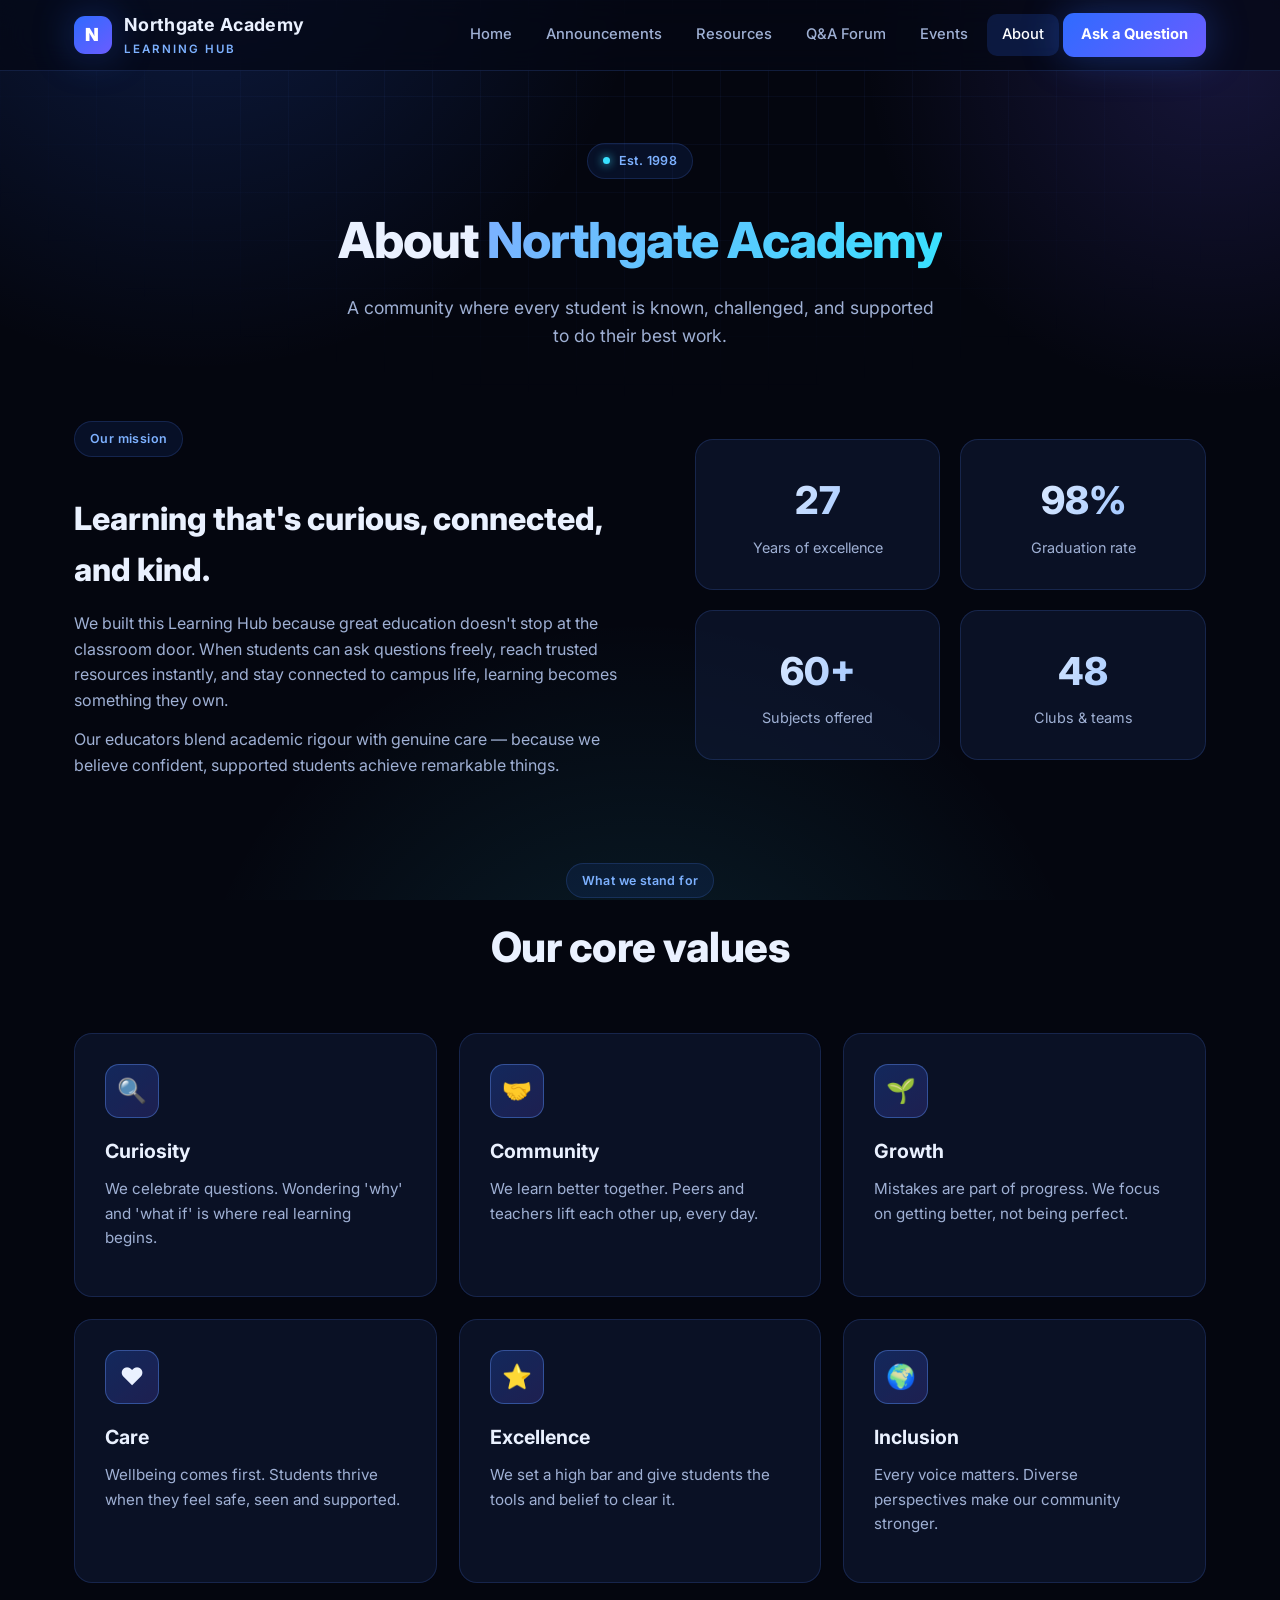
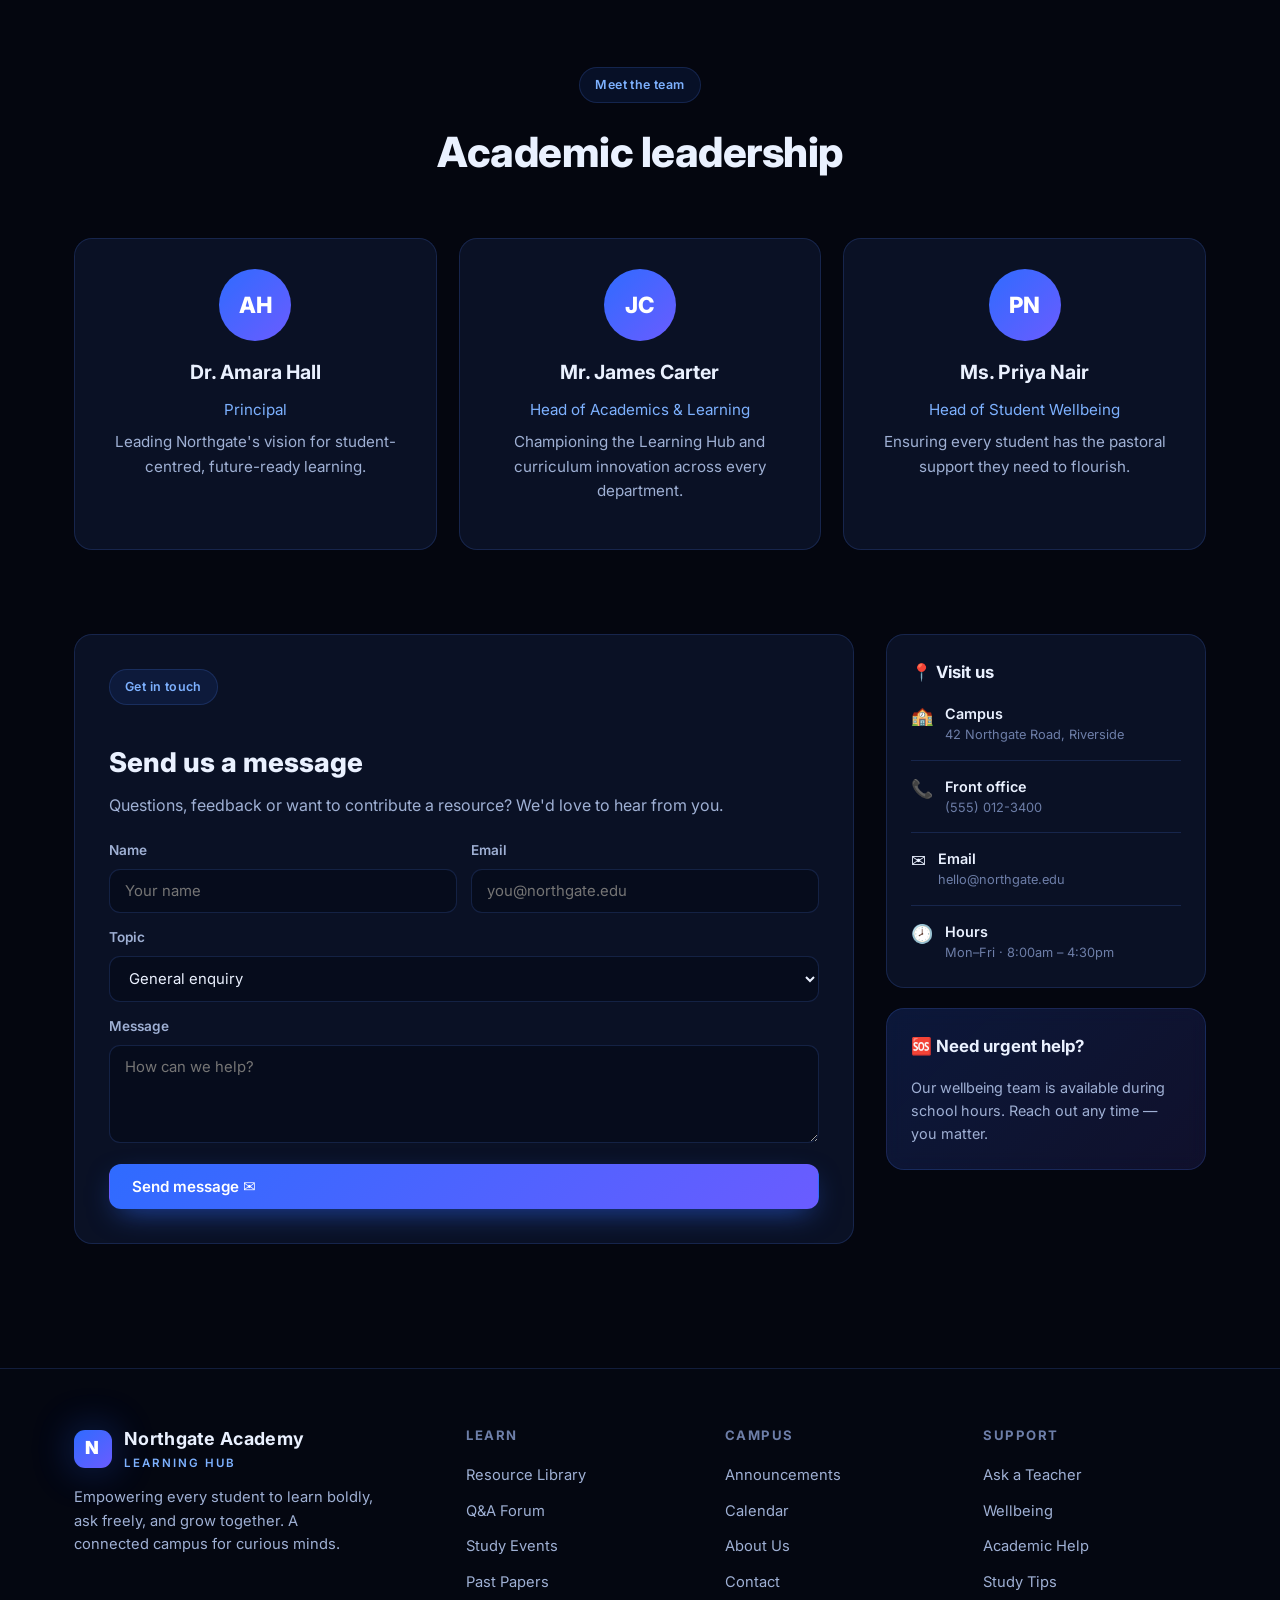
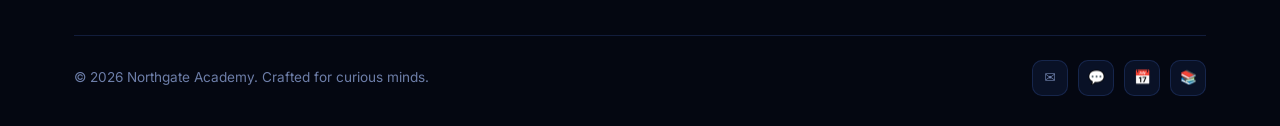
==== about.html @ 4cbffa58 "Build Northgate Academy Learning Hub website Multi-page black & blue themed school site: - Home with" ====
<!DOCTYPE html>
<html lang="en">
<head>
  <meta charset="UTF-8" />
  <meta name="viewport" content="width=device-width, initial-scale=1.0" />
  <title>About · Northgate Academy</title>
  <link rel="preconnect" href="https://fonts.googleapis.com" />
  <link href="https://fonts.googleapis.com/css2?family=Inter:wght@400;500;600;700;800;900&display=swap" rel="stylesheet" />
  <link rel="stylesheet" href="assets/css/styles.css" />
</head>
<body>
  <div class="bg-aura"></div>
  <div class="bg-grid"></div>
  <div id="nav-mount" data-active="about.html"></div>

  <header class="page-hero">
    <div class="container">
      <span class="eyebrow reveal in"><span class="dot"></span> Est. 1998</span>
      <h1 class="reveal in">About <span class="grad">Northgate Academy</span></h1>
      <p class="reveal in">A community where every student is known, challenged, and supported to do their best work.</p>
    </div>
  </header>

  <!-- Mission -->
  <section class="section" style="padding-top:30px">
    <div class="container">
      <div class="hero-grid" style="align-items:center">
        <div class="reveal">
          <span class="eyebrow">Our mission</span>
          <h2 style="font-size:2rem;font-weight:800;margin:14px 0 16px">Learning that's curious, connected, and kind.</h2>
          <p style="color:var(--text-muted);margin-bottom:14px">We built this Learning Hub because great education doesn't stop at the classroom door. When students can ask questions freely, reach trusted resources instantly, and stay connected to campus life, learning becomes something they own.</p>
          <p style="color:var(--text-muted)">Our educators blend academic rigour with genuine care — because we believe confident, supported students achieve remarkable things.</p>
        </div>
        <div class="reveal">
          <div class="stats-band" style="grid-template-columns:1fr 1fr">
            <div class="stat-box"><div class="num" data-count="27" data-suffix="">0</div><div class="lbl">Years of excellence</div></div>
            <div class="stat-box"><div class="num" data-count="98" data-suffix="%">0</div><div class="lbl">Graduation rate</div></div>
            <div class="stat-box"><div class="num" data-count="60" data-suffix="+">0</div><div class="lbl">Subjects offered</div></div>
            <div class="stat-box"><div class="num" data-count="48" data-suffix="">0</div><div class="lbl">Clubs &amp; teams</div></div>
          </div>
        </div>
      </div>
    </div>
  </section>

  <!-- Values -->
  <section class="section" style="padding-top:0">
    <div class="container">
      <div class="section-head reveal">
        <span class="eyebrow">What we stand for</span>
        <h2>Our core values</h2>
      </div>
      <div class="feature-grid">
        <div class="feature-card reveal"><div class="f-icon">🔍</div><h3>Curiosity</h3><p>We celebrate questions. Wondering 'why' and 'what if' is where real learning begins.</p></div>
        <div class="feature-card reveal"><div class="f-icon">🤝</div><h3>Community</h3><p>We learn better together. Peers and teachers lift each other up, every day.</p></div>
        <div class="feature-card reveal"><div class="f-icon">🌱</div><h3>Growth</h3><p>Mistakes are part of progress. We focus on getting better, not being perfect.</p></div>
        <div class="feature-card reveal"><div class="f-icon">❤️</div><h3>Care</h3><p>Wellbeing comes first. Students thrive when they feel safe, seen and supported.</p></div>
        <div class="feature-card reveal"><div class="f-icon">⭐</div><h3>Excellence</h3><p>We set a high bar and give students the tools and belief to clear it.</p></div>
        <div class="feature-card reveal"><div class="f-icon">🌍</div><h3>Inclusion</h3><p>Every voice matters. Diverse perspectives make our community stronger.</p></div>
      </div>
    </div>
  </section>

  <!-- Leadership -->
  <section class="section" style="padding-top:0">
    <div class="container">
      <div class="section-head reveal">
        <span class="eyebrow">Meet the team</span>
        <h2>Academic leadership</h2>
      </div>
      <div class="feature-grid">
        <div class="card feature-card reveal" style="text-align:center">
          <div class="avatar" style="width:72px;height:72px;font-size:1.4rem;margin:0 auto 16px">AH</div>
          <h3>Dr. Amara Hall</h3>
          <p style="color:var(--blue-300);margin-bottom:8px">Principal</p>
          <p>Leading Northgate's vision for student-centred, future-ready learning.</p>
        </div>
        <div class="card feature-card reveal" style="text-align:center">
          <div class="avatar" style="width:72px;height:72px;font-size:1.4rem;margin:0 auto 16px">JC</div>
          <h3>Mr. James Carter</h3>
          <p style="color:var(--blue-300);margin-bottom:8px">Head of Academics &amp; Learning</p>
          <p>Championing the Learning Hub and curriculum innovation across every department.</p>
        </div>
        <div class="card feature-card reveal" style="text-align:center">
          <div class="avatar" style="width:72px;height:72px;font-size:1.4rem;margin:0 auto 16px">PN</div>
          <h3>Ms. Priya Nair</h3>
          <p style="color:var(--blue-300);margin-bottom:8px">Head of Student Wellbeing</p>
          <p>Ensuring every student has the pastoral support they need to flourish.</p>
        </div>
      </div>
    </div>
  </section>

  <!-- Contact -->
  <section class="section" id="contact" style="padding-top:0">
    <div class="container">
      <div class="ann-layout">
        <div class="card reveal" style="padding:34px">
          <span class="eyebrow">Get in touch</span>
          <h2 style="font-size:1.7rem;font-weight:800;margin:14px 0 8px">Send us a message</h2>
          <p style="color:var(--text-muted);margin-bottom:22px">Questions, feedback or want to contribute a resource? We'd love to hear from you.</p>
          <form id="contact-form">
            <div style="display:grid;grid-template-columns:1fr 1fr;gap:14px">
              <div class="field"><label>Name</label><input type="text" required placeholder="Your name" /></div>
              <div class="field"><label>Email</label><input type="email" required placeholder="you@northgate.edu" /></div>
            </div>
            <div class="field"><label>Topic</label>
              <select><option>General enquiry</option><option>Academic support</option><option>Submit a resource</option><option>Wellbeing</option><option>Technical issue</option></select>
            </div>
            <div class="field"><label>Message</label><textarea rows="4" required placeholder="How can we help?"></textarea></div>
            <button class="btn btn-primary" type="submit" style="width:100%">Send message ✉️</button>
          </form>
        </div>
        <aside style="display:flex;flex-direction:column;gap:20px">
          <div class="card side-card reveal">
            <h4>📍 Visit us</h4>
            <div class="side-list">
              <div class="si"><span class="ic">🏫</span><div><div class="t">Campus</div><div class="s">42 Northgate Road, Riverside</div></div></div>
              <div class="si"><span class="ic">📞</span><div><div class="t">Front office</div><div class="s">(555) 012-3400</div></div></div>
              <div class="si"><span class="ic">✉️</span><div><div class="t">Email</div><div class="s">hello@northgate.edu</div></div></div>
              <div class="si"><span class="ic">🕗</span><div><div class="t">Hours</div><div class="s">Mon–Fri · 8:00am – 4:30pm</div></div></div>
            </div>
          </div>
          <div class="card side-card reveal" style="background:linear-gradient(135deg,rgba(47,107,255,.18),rgba(106,92,255,.12))">
            <h4>🆘 Need urgent help?</h4>
            <p style="color:var(--text-muted);font-size:.9rem">Our wellbeing team is available during school hours. Reach out any time — you matter.</p>
          </div>
        </aside>
      </div>
    </div>
  </section>

  <div id="footer-mount"></div>
  <script src="assets/js/main.js"></script>
  <script>
    document.addEventListener('DOMContentLoaded',()=>{
      document.getElementById('contact-form').onsubmit=e=>{ e.preventDefault(); e.target.reset(); showToast('Message sent — we\'ll reply soon! ✅'); };
    });
  </script>
</body>
</html>
---- assets/css/styles.css ----
/* =========================================================
   Northgate Academy — Learning Hub
   Theme: Black & Blue · Modern · Glassmorphism
   ========================================================= */

:root {
  /* Core palette */
  --bg-900: #04060f;
  --bg-800: #070b1a;
  --bg-700: #0b1228;
  --bg-600: #0f1a38;
  --surface: rgba(17, 28, 58, 0.55);
  --surface-solid: #0e1730;
  --border: rgba(86, 132, 255, 0.18);
  --border-strong: rgba(96, 150, 255, 0.4);

  /* Blues */
  --blue-300: #7db1ff;
  --blue-400: #4d8bff;
  --blue-500: #2f6bff;
  --blue-600: #1b4ad9;
  --cyan: #38e1ff;
  --indigo: #6a5cff;

  /* Text */
  --text: #eaf1ff;
  --text-muted: #9fb0d4;
  --text-dim: #6d7ea8;

  /* Accents */
  --success: #34e0a1;
  --warn: #ffcf5c;
  --danger: #ff6b81;

  --glow: 0 0 40px rgba(47, 107, 255, 0.35);
  --shadow-lg: 0 24px 60px -20px rgba(0, 0, 0, 0.8);
  --radius: 18px;
  --radius-sm: 12px;
  --maxw: 1180px;
  --font: "Inter", "Segoe UI", system-ui, -apple-system, sans-serif;
}

* { box-sizing: border-box; margin: 0; padding: 0; }

html { scroll-behavior: smooth; }

body {
  font-family: var(--font);
  background: var(--bg-900);
  color: var(--text);
  line-height: 1.6;
  overflow-x: hidden;
  -webkit-font-smoothing: antialiased;
}

/* Ambient animated background */
.bg-aura {
  position: fixed;
  inset: 0;
  z-index: -2;
  background:
    radial-gradient(60vw 60vw at 15% -10%, rgba(47, 107, 255, 0.22), transparent 60%),
    radial-gradient(50vw 50vw at 95% 5%, rgba(106, 92, 255, 0.18), transparent 55%),
    radial-gradient(60vw 60vw at 50% 120%, rgba(56, 225, 255, 0.12), transparent 60%),
    var(--bg-900);
}
.bg-grid {
  position: fixed;
  inset: 0;
  z-index: -1;
  background-image:
    linear-gradient(rgba(86, 132, 255, 0.05) 1px, transparent 1px),
    linear-gradient(90deg, rgba(86, 132, 255, 0.05) 1px, transparent 1px);
  background-size: 48px 48px;
  mask-image: radial-gradient(ellipse 80% 60% at 50% 0%, #000 30%, transparent 75%);
  animation: gridDrift 40s linear infinite;
}
@keyframes gridDrift { to { background-position: 48px 48px; } }

a { color: inherit; text-decoration: none; }
img { max-width: 100%; display: block; }

.container { width: 100%; max-width: var(--maxw); margin: 0 auto; padding: 0 24px; }

/* ===================== Navbar ===================== */
.nav {
  position: sticky;
  top: 0;
  z-index: 100;
  backdrop-filter: blur(14px);
  background: rgba(5, 8, 20, 0.72);
  border-bottom: 1px solid var(--border);
}
.nav-inner {
  display: flex;
  align-items: center;
  justify-content: space-between;
  height: 70px;
}
.brand { display: flex; align-items: center; gap: 12px; font-weight: 800; letter-spacing: .3px; }
.brand .logo {
  width: 38px; height: 38px; border-radius: 11px;
  display: grid; place-items: center;
  background: linear-gradient(140deg, var(--blue-500), var(--indigo));
  box-shadow: var(--glow);
  font-weight: 900; color: #fff; font-size: 18px;
}
.brand b { font-size: 1.12rem; }
.brand span { color: var(--blue-300); font-weight: 600; font-size: .72rem; display: block; letter-spacing: 2px; text-transform: uppercase; }

.nav-links { display: flex; align-items: center; gap: 4px; }
.nav-links a {
  padding: 9px 15px; border-radius: 10px; font-size: .92rem; font-weight: 500;
  color: var(--text-muted); transition: .2s; position: relative;
}
.nav-links a:hover { color: var(--text); background: rgba(86, 132, 255, 0.1); }
.nav-links a.active { color: #fff; background: rgba(47, 107, 255, 0.18); }
.nav-cta {
  padding: 10px 18px !important; border-radius: 11px !important;
  background: linear-gradient(135deg, var(--blue-500), var(--indigo)) !important;
  color: #fff !important; font-weight: 700 !important; box-shadow: var(--glow);
}
.nav-cta:hover { transform: translateY(-1px); filter: brightness(1.08); }

.hamburger { display: none; background: none; border: 0; cursor: pointer; padding: 8px; }
.hamburger span { display: block; width: 24px; height: 2px; background: var(--text); margin: 5px 0; border-radius: 2px; transition: .3s; }

/* ===================== Buttons ===================== */
.btn {
  display: inline-flex; align-items: center; gap: 9px; cursor: pointer;
  padding: 12px 22px; border-radius: 12px; font-weight: 600; font-size: .95rem;
  border: 1px solid transparent; transition: .22s; font-family: inherit;
}
.btn-primary {
  background: linear-gradient(135deg, var(--blue-500), var(--indigo)); color: #fff;
  box-shadow: 0 10px 30px -10px rgba(47, 107, 255, 0.7);
}
.btn-primary:hover { transform: translateY(-2px); box-shadow: 0 16px 40px -12px rgba(47, 107, 255, 0.85); }
.btn-ghost { background: rgba(86, 132, 255, 0.08); color: var(--text); border-color: var(--border); }
.btn-ghost:hover { background: rgba(86, 132, 255, 0.16); border-color: var(--border-strong); }
.btn-sm { padding: 8px 14px; font-size: .85rem; border-radius: 10px; }

/* ===================== Hero ===================== */
.hero { position: relative; padding: 96px 0 80px; }
.hero-grid { display: grid; grid-template-columns: 1.05fr 0.95fr; gap: 56px; align-items: center; }
.eyebrow {
  display: inline-flex; align-items: center; gap: 9px;
  padding: 7px 15px; border-radius: 999px; font-size: .78rem; font-weight: 600;
  letter-spacing: .4px; color: var(--blue-300);
  background: rgba(47, 107, 255, 0.1); border: 1px solid var(--border);
  margin-bottom: 22px;
}
.eyebrow .dot { width: 7px; height: 7px; border-radius: 50%; background: var(--cyan); box-shadow: 0 0 10px var(--cyan); animation: pulse 2s infinite; }
@keyframes pulse { 50% { opacity: .4; } }

.hero h1 {
  font-size: clamp(2.4rem, 5vw, 3.7rem); line-height: 1.05; font-weight: 800;
  letter-spacing: -1px; margin-bottom: 20px;
}
.hero h1 .grad {
  background: linear-gradient(120deg, var(--blue-300), var(--cyan) 50%, var(--indigo));
  -webkit-background-clip: text; background-clip: text; color: transparent;
}
.hero p.lead { font-size: 1.12rem; color: var(--text-muted); max-width: 540px; margin-bottom: 32px; }
.hero-actions { display: flex; gap: 14px; flex-wrap: wrap; }

.hero-stats { display: flex; gap: 36px; margin-top: 44px; }
.hero-stats .stat strong { font-size: 1.9rem; font-weight: 800; display: block; background: linear-gradient(120deg,#fff,var(--blue-300)); -webkit-background-clip:text; background-clip:text; color:transparent; }
.hero-stats .stat span { font-size: .82rem; color: var(--text-dim); text-transform: uppercase; letter-spacing: 1px; }

/* Hero visual card stack */
.hero-visual { position: relative; height: 460px; }
.float-card {
  position: absolute; border-radius: var(--radius);
  background: var(--surface); border: 1px solid var(--border);
  backdrop-filter: blur(12px); box-shadow: var(--shadow-lg);
  padding: 20px; animation: floaty 6s ease-in-out infinite;
}
.float-card .fc-icon { width: 42px; height: 42px; border-radius: 11px; display: grid; place-items: center; font-size: 20px; margin-bottom: 12px; }
.fc-1 { top: 10px; left: 0; width: 230px; animation-delay: 0s; }
.fc-2 { top: 150px; right: 0; width: 250px; animation-delay: 1.2s; }
.fc-3 { bottom: 0; left: 40px; width: 260px; animation-delay: 2.4s; }
@keyframes floaty { 50% { transform: translateY(-16px); } }
.fc-title { font-weight: 700; margin-bottom: 4px; }
.fc-sub { font-size: .82rem; color: var(--text-muted); }
.fc-bar { height: 6px; border-radius: 99px; background: rgba(86,132,255,.15); margin-top: 12px; overflow: hidden; }
.fc-bar i { display: block; height: 100%; border-radius: 99px; background: linear-gradient(90deg,var(--blue-400),var(--cyan)); }

/* ===================== Sections ===================== */
.section { padding: 84px 0; }
.section-head { text-align: center; max-width: 660px; margin: 0 auto 52px; }
.section-head .eyebrow { margin-bottom: 16px; }
.section-head h2 { font-size: clamp(1.9rem, 3.5vw, 2.6rem); font-weight: 800; letter-spacing: -.5px; margin-bottom: 14px; }
.section-head p { color: var(--text-muted); font-size: 1.05rem; }
.section-head.left { text-align: left; margin-left: 0; }

/* ===================== Feature grid ===================== */
.feature-grid { display: grid; grid-template-columns: repeat(3, 1fr); gap: 22px; }
.feature-card {
  position: relative; padding: 30px; border-radius: var(--radius);
  background: var(--surface); border: 1px solid var(--border);
  backdrop-filter: blur(10px); transition: .3s; overflow: hidden;
}
.feature-card::before {
  content: ""; position: absolute; inset: 0; border-radius: var(--radius);
  background: radial-gradient(120px 120px at var(--mx,50%) var(--my,0%), rgba(47,107,255,.18), transparent 70%);
  opacity: 0; transition: opacity .3s;
}
.feature-card:hover { transform: translateY(-6px); border-color: var(--border-strong); box-shadow: var(--shadow-lg); }
.feature-card:hover::before { opacity: 1; }
.feature-card .f-icon {
  width: 54px; height: 54px; border-radius: 14px; display: grid; place-items: center;
  font-size: 24px; margin-bottom: 18px; position: relative;
  background: linear-gradient(140deg, rgba(47,107,255,.25), rgba(106,92,255,.2));
  border: 1px solid var(--border-strong);
}
.feature-card h3 { font-size: 1.22rem; margin-bottom: 10px; font-weight: 700; }
.feature-card p { color: var(--text-muted); font-size: .95rem; margin-bottom: 16px; }
.feature-card .f-link { color: var(--blue-300); font-weight: 600; font-size: .9rem; display: inline-flex; gap: 6px; align-items: center; }
.feature-card .f-link span { transition: .2s; }
.feature-card:hover .f-link span { transform: translateX(4px); }

/* ===================== Generic card ===================== */
.card {
  background: var(--surface); border: 1px solid var(--border);
  border-radius: var(--radius); backdrop-filter: blur(10px);
}

/* ===================== Page header ===================== */
.page-hero { padding: 72px 0 40px; text-align: center; position: relative; }
.page-hero h1 { font-size: clamp(2.2rem, 4.5vw, 3.1rem); font-weight: 800; letter-spacing: -1px; margin-bottom: 14px; }
.page-hero h1 .grad { background: linear-gradient(120deg, var(--blue-300), var(--cyan)); -webkit-background-clip: text; background-clip: text; color: transparent; }
.page-hero p { color: var(--text-muted); font-size: 1.1rem; max-width: 600px; margin: 0 auto; }

/* ===================== Announcements ===================== */
.ann-layout { display: grid; grid-template-columns: 1fr 320px; gap: 32px; align-items: start; }
.ann-feed { display: flex; flex-direction: column; gap: 20px; }
.ann-item {
  display: grid; grid-template-columns: 80px 1fr; gap: 22px;
  padding: 26px; border-radius: var(--radius);
  background: var(--surface); border: 1px solid var(--border); transition: .25s;
}
.ann-item:hover { border-color: var(--border-strong); transform: translateX(4px); }
.ann-date { text-align: center; }
.ann-date .d { font-size: 1.9rem; font-weight: 800; line-height: 1; color: var(--blue-300); }
.ann-date .m { font-size: .72rem; text-transform: uppercase; letter-spacing: 2px; color: var(--text-dim); margin-top: 4px; }
.ann-body h3 { font-size: 1.25rem; margin-bottom: 8px; }
.ann-body p { color: var(--text-muted); font-size: .95rem; margin-bottom: 12px; }
.ann-meta { display: flex; gap: 10px; align-items: center; flex-wrap: wrap; }

.pill {
  display: inline-flex; align-items: center; gap: 6px;
  padding: 4px 11px; border-radius: 999px; font-size: .74rem; font-weight: 600;
  background: rgba(86,132,255,.12); border: 1px solid var(--border); color: var(--blue-300);
}
.pill.urgent { background: rgba(255,107,129,.14); color: var(--danger); border-color: rgba(255,107,129,.3); }
.pill.event { background: rgba(52,224,161,.14); color: var(--success); border-color: rgba(52,224,161,.3); }
.pill.academic { background: rgba(106,92,255,.16); color: #b3a8ff; border-color: rgba(106,92,255,.3); }
.pill.sport { background: rgba(255,207,92,.14); color: var(--warn); border-color: rgba(255,207,92,.3); }

.side-card { padding: 24px; }
.side-card h4 { font-size: 1.05rem; margin-bottom: 16px; display: flex; align-items: center; gap: 8px; }
.side-list { display: flex; flex-direction: column; gap: 14px; }
.side-list .si { display: flex; gap: 12px; align-items: flex-start; padding-bottom: 14px; border-bottom: 1px solid var(--border); }
.side-list .si:last-child { border: 0; padding-bottom: 0; }
.side-list .si .ic { font-size: 18px; }
.side-list .si .t { font-size: .9rem; font-weight: 600; }
.side-list .si .s { font-size: .8rem; color: var(--text-dim); }

/* ===================== Filters / Toolbar ===================== */
.toolbar { display: flex; gap: 12px; flex-wrap: wrap; align-items: center; justify-content: space-between; margin-bottom: 34px; }
.chips { display: flex; gap: 9px; flex-wrap: wrap; }
.chip {
  padding: 8px 16px; border-radius: 999px; font-size: .85rem; font-weight: 600; cursor: pointer;
  background: var(--surface); border: 1px solid var(--border); color: var(--text-muted); transition: .2s;
}
.chip:hover { color: var(--text); border-color: var(--border-strong); }
.chip.active { background: linear-gradient(135deg, var(--blue-500), var(--indigo)); color: #fff; border-color: transparent; }
.search-box { position: relative; flex: 1; min-width: 220px; max-width: 360px; }
.search-box input {
  width: 100%; padding: 11px 16px 11px 42px; border-radius: 12px; font-size: .92rem;
  background: var(--surface); border: 1px solid var(--border); color: var(--text); font-family: inherit;
}
.search-box input:focus { outline: none; border-color: var(--border-strong); box-shadow: 0 0 0 3px rgba(47,107,255,.15); }
.search-box .si-ic { position: absolute; left: 15px; top: 50%; transform: translateY(-50%); color: var(--text-dim); }

/* ===================== Resources ===================== */
.res-grid { display: grid; grid-template-columns: repeat(3, 1fr); gap: 22px; }
.res-card {
  padding: 0; border-radius: var(--radius); overflow: hidden;
  background: var(--surface); border: 1px solid var(--border); transition: .3s;
  display: flex; flex-direction: column;
}
.res-card:hover { transform: translateY(-6px); border-color: var(--border-strong); box-shadow: var(--shadow-lg); }
.res-top { padding: 22px; display: flex; align-items: center; justify-content: space-between;
  background: linear-gradient(135deg, rgba(47,107,255,.16), rgba(106,92,255,.1)); }
.res-top .r-icon { width: 50px; height: 50px; border-radius: 13px; display: grid; place-items: center; font-size: 24px;
  background: rgba(5,8,20,.4); border: 1px solid var(--border-strong); }
.res-type { font-size: .72rem; font-weight: 700; text-transform: uppercase; letter-spacing: 1px; color: var(--blue-300); }
.res-body { padding: 22px; flex: 1; display: flex; flex-direction: column; }
.res-body h3 { font-size: 1.15rem; margin-bottom: 8px; }
.res-body p { color: var(--text-muted); font-size: .9rem; margin-bottom: 16px; flex: 1; }
.res-foot { display: flex; align-items: center; justify-content: space-between; margin-top: auto; }
.res-tags { display: flex; gap: 6px; flex-wrap: wrap; }
.tag { font-size: .72rem; padding: 3px 9px; border-radius: 7px; background: rgba(86,132,255,.1); color: var(--text-muted); }

/* ===================== Forum ===================== */
.forum-layout { display: grid; grid-template-columns: 1fr 300px; gap: 32px; align-items: start; }
.ask-box { padding: 24px; margin-bottom: 26px; }
.ask-box h3 { margin-bottom: 16px; display: flex; align-items: center; gap: 10px; }
.field { margin-bottom: 14px; }
.field label { display: block; font-size: .85rem; font-weight: 600; margin-bottom: 7px; color: var(--text-muted); }
.field input, .field textarea, .field select {
  width: 100%; padding: 12px 15px; border-radius: 11px; font-size: .93rem; font-family: inherit;
  background: rgba(5,8,20,.5); border: 1px solid var(--border); color: var(--text); resize: vertical;
}
.field input:focus, .field textarea:focus, .field select:focus {
  outline: none; border-color: var(--border-strong); box-shadow: 0 0 0 3px rgba(47,107,255,.15);
}
.field select option { background: var(--surface-solid); }

.q-list { display: flex; flex-direction: column; gap: 16px; }
.q-card { padding: 22px; display: grid; grid-template-columns: 64px 1fr; gap: 18px; transition: .25s; }
.q-card:hover { border-color: var(--border-strong); }
.q-votes { display: flex; flex-direction: column; align-items: center; gap: 4px; }
.vote-btn {
  width: 40px; height: 36px; border-radius: 10px; cursor: pointer; font-size: 16px;
  background: rgba(86,132,255,.1); border: 1px solid var(--border); color: var(--blue-300); transition: .2s;
}
.vote-btn:hover { background: var(--blue-500); color: #fff; transform: scale(1.08); }
.vote-btn.voted { background: var(--blue-500); color: #fff; }
.q-votes .count { font-size: 1.2rem; font-weight: 800; }
.q-votes .lbl { font-size: .68rem; color: var(--text-dim); text-transform: uppercase; }
.q-main h3 { font-size: 1.18rem; margin-bottom: 7px; cursor: pointer; }
.q-main h3:hover { color: var(--blue-300); }
.q-main .q-text { color: var(--text-muted); font-size: .93rem; margin-bottom: 14px; }
.q-foot { display: flex; align-items: center; gap: 14px; flex-wrap: wrap; font-size: .82rem; color: var(--text-dim); }
.q-author { display: flex; align-items: center; gap: 8px; }
.avatar { width: 26px; height: 26px; border-radius: 50%; display: grid; place-items: center; font-size: .72rem; font-weight: 800; color: #fff;
  background: linear-gradient(135deg, var(--blue-500), var(--indigo)); }
.answers-toggle { color: var(--blue-300); cursor: pointer; font-weight: 600; }
.answers { margin-top: 16px; padding-top: 16px; border-top: 1px solid var(--border); display: none; flex-direction: column; gap: 12px; }
.answers.open { display: flex; }
.answer { display: flex; gap: 12px; padding: 12px; border-radius: 11px; background: rgba(5,8,20,.4); }
.answer.accepted { border: 1px solid rgba(52,224,161,.4); background: rgba(52,224,161,.06); }
.answer .a-body { flex: 1; }
.answer .a-body .a-text { font-size: .9rem; margin-bottom: 6px; }
.answer .a-meta { font-size: .78rem; color: var(--text-dim); }
.answer-form { display: flex; gap: 10px; margin-top: 6px; }
.answer-form input { flex: 1; padding: 10px 14px; border-radius: 10px; background: rgba(5,8,20,.5); border: 1px solid var(--border); color: var(--text); font-family: inherit; font-size: .88rem; }
.answer-form input:focus { outline: none; border-color: var(--border-strong); }

.empty-state { text-align: center; padding: 50px 20px; color: var(--text-dim); }
.empty-state .ic { font-size: 44px; margin-bottom: 12px; }

/* ===================== Events ===================== */
.timeline { position: relative; padding-left: 36px; }
.timeline::before { content: ""; position: absolute; left: 11px; top: 8px; bottom: 8px; width: 2px;
  background: linear-gradient(var(--blue-500), var(--indigo), transparent); }
.tl-item { position: relative; padding: 0 0 30px 0; }
.tl-item::before { content: ""; position: absolute; left: -30px; top: 4px; width: 14px; height: 14px; border-radius: 50%;
  background: var(--blue-400); box-shadow: 0 0 0 4px rgba(47,107,255,.2); }
.tl-time { font-size: .82rem; color: var(--blue-300); font-weight: 700; margin-bottom: 6px; }
.tl-card { padding: 18px 20px; }
.tl-card h3 { font-size: 1.1rem; margin-bottom: 5px; }
.tl-card p { color: var(--text-muted); font-size: .9rem; }
.event-grid { display: grid; grid-template-columns: 1fr 340px; gap: 32px; align-items: start; }

.cal { padding: 24px; }
.cal-head { display: flex; align-items: center; justify-content: space-between; margin-bottom: 16px; }
.cal-head h4 { font-size: 1.05rem; }
.cal-grid { display: grid; grid-template-columns: repeat(7,1fr); gap: 5px; }
.cal-grid .dow { font-size: .68rem; text-align: center; color: var(--text-dim); font-weight: 700; padding: 6px 0; }
.cal-cell { aspect-ratio: 1; display: grid; place-items: center; border-radius: 9px; font-size: .82rem; color: var(--text-muted); position: relative; }
.cal-cell.has-event { background: rgba(47,107,255,.16); color: #fff; font-weight: 700; cursor: pointer; }
.cal-cell.has-event::after { content: ""; position: absolute; bottom: 4px; width: 4px; height: 4px; border-radius: 50%; background: var(--cyan); }
.cal-cell.today { border: 1px solid var(--blue-400); }

/* ===================== Stats band ===================== */
.stats-band { display: grid; grid-template-columns: repeat(4,1fr); gap: 20px; }
.stat-box { text-align: center; padding: 30px 18px; border-radius: var(--radius); background: var(--surface); border: 1px solid var(--border); }
.stat-box .num { font-size: 2.4rem; font-weight: 800; background: linear-gradient(120deg,#fff,var(--blue-300)); -webkit-background-clip: text; background-clip: text; color: transparent; }
.stat-box .lbl { color: var(--text-muted); font-size: .9rem; margin-top: 4px; }

/* ===================== CTA band ===================== */
.cta-band {
  position: relative; padding: 60px; border-radius: 26px; text-align: center; overflow: hidden;
  background: linear-gradient(135deg, rgba(47,107,255,.2), rgba(106,92,255,.14));
  border: 1px solid var(--border-strong);
}
.cta-band::before { content: ""; position: absolute; inset: 0; background: radial-gradient(circle at 50% 0%, rgba(56,225,255,.2), transparent 60%); }
.cta-band h2 { position: relative; font-size: clamp(1.8rem,3.5vw,2.4rem); font-weight: 800; margin-bottom: 14px; }
.cta-band p { position: relative; color: var(--text-muted); max-width: 520px; margin: 0 auto 26px; }
.cta-band .hero-actions { position: relative; justify-content: center; }

/* ===================== Footer ===================== */
.footer { border-top: 1px solid var(--border); margin-top: 40px; padding: 56px 0 30px; background: rgba(5,8,20,.5); }
.footer-grid { display: grid; grid-template-columns: 1.6fr 1fr 1fr 1fr; gap: 36px; margin-bottom: 40px; }
.footer-brand p { color: var(--text-muted); font-size: .92rem; margin-top: 14px; max-width: 300px; }
.footer h5 { font-size: .82rem; text-transform: uppercase; letter-spacing: 1.5px; color: var(--text-dim); margin-bottom: 16px; }
.footer ul { list-style: none; display: flex; flex-direction: column; gap: 10px; }
.footer ul a { color: var(--text-muted); font-size: .92rem; transition: .2s; }
.footer ul a:hover { color: var(--blue-300); }
.footer-bottom { display: flex; align-items: center; justify-content: space-between; padding-top: 24px; border-top: 1px solid var(--border); color: var(--text-dim); font-size: .85rem; flex-wrap: wrap; gap: 12px; }
.socials { display: flex; gap: 10px; }
.socials a { width: 36px; height: 36px; border-radius: 10px; display: grid; place-items: center; background: var(--surface); border: 1px solid var(--border); transition: .2s; }
.socials a:hover { background: var(--blue-500); transform: translateY(-2px); }

/* ===================== Reveal animation ===================== */
.reveal { opacity: 0; transform: translateY(28px); transition: opacity .7s cubic-bezier(.2,.7,.3,1), transform .7s cubic-bezier(.2,.7,.3,1); }
.reveal.in { opacity: 1; transform: none; }

/* ===================== Toast ===================== */
.toast {
  position: fixed; bottom: 26px; left: 50%; transform: translateX(-50%) translateY(100px);
  padding: 13px 22px; border-radius: 13px; font-weight: 600; z-index: 200; opacity: 0; transition: .35s;
  background: linear-gradient(135deg, var(--blue-500), var(--indigo)); color: #fff; box-shadow: var(--shadow-lg);
}
.toast.show { transform: translateX(-50%) translateY(0); opacity: 1; }

/* ===================== Responsive ===================== */
@media (max-width: 940px) {
  .hero-grid { grid-template-columns: 1fr; gap: 40px; }
  .hero-visual { height: 380px; max-width: 420px; }
  .feature-grid, .res-grid { grid-template-columns: 1fr 1fr; }
  .ann-layout, .forum-layout, .event-grid { grid-template-columns: 1fr; }
  .stats-band { grid-template-columns: 1fr 1fr; }
  .footer-grid { grid-template-columns: 1fr 1fr; }
}
@media (max-width: 680px) {
  .nav-links {
    position: fixed; top: 70px; right: 0; bottom: 0; width: 250px; flex-direction: column;
    align-items: stretch; padding: 20px; background: rgba(5,8,20,.97); backdrop-filter: blur(20px);
    border-left: 1px solid var(--border); transform: translateX(100%); transition: .3s; gap: 6px;
  }
  .nav-links.open { transform: translateX(0); }
  .hamburger { display: block; }
  .feature-grid, .res-grid, .stats-band, .footer-grid { grid-template-columns: 1fr; }
  .hero-stats { gap: 22px; flex-wrap: wrap; }
  .ann-item { grid-template-columns: 1fr; }
  .ann-date { display: flex; gap: 8px; align-items: baseline; }
  .cta-band { padding: 40px 22px; }
  .section { padding: 60px 0; }
}
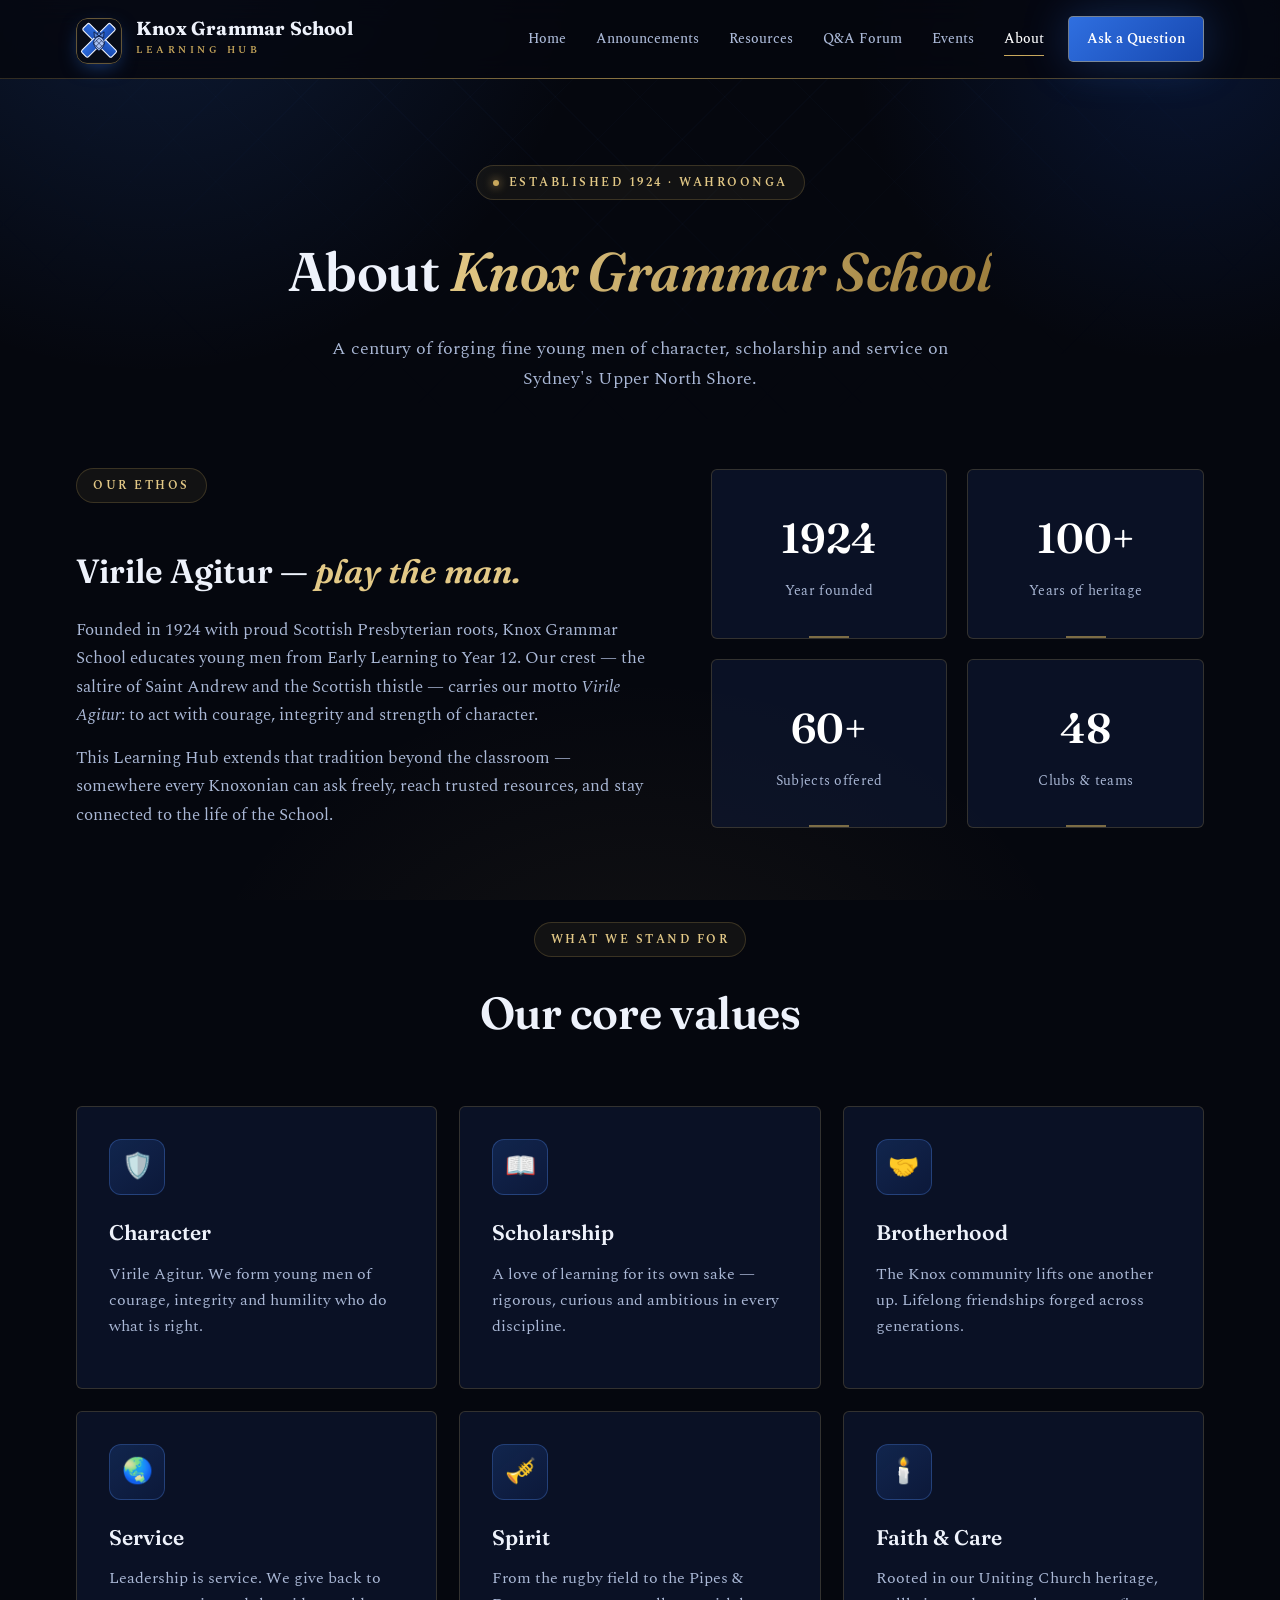
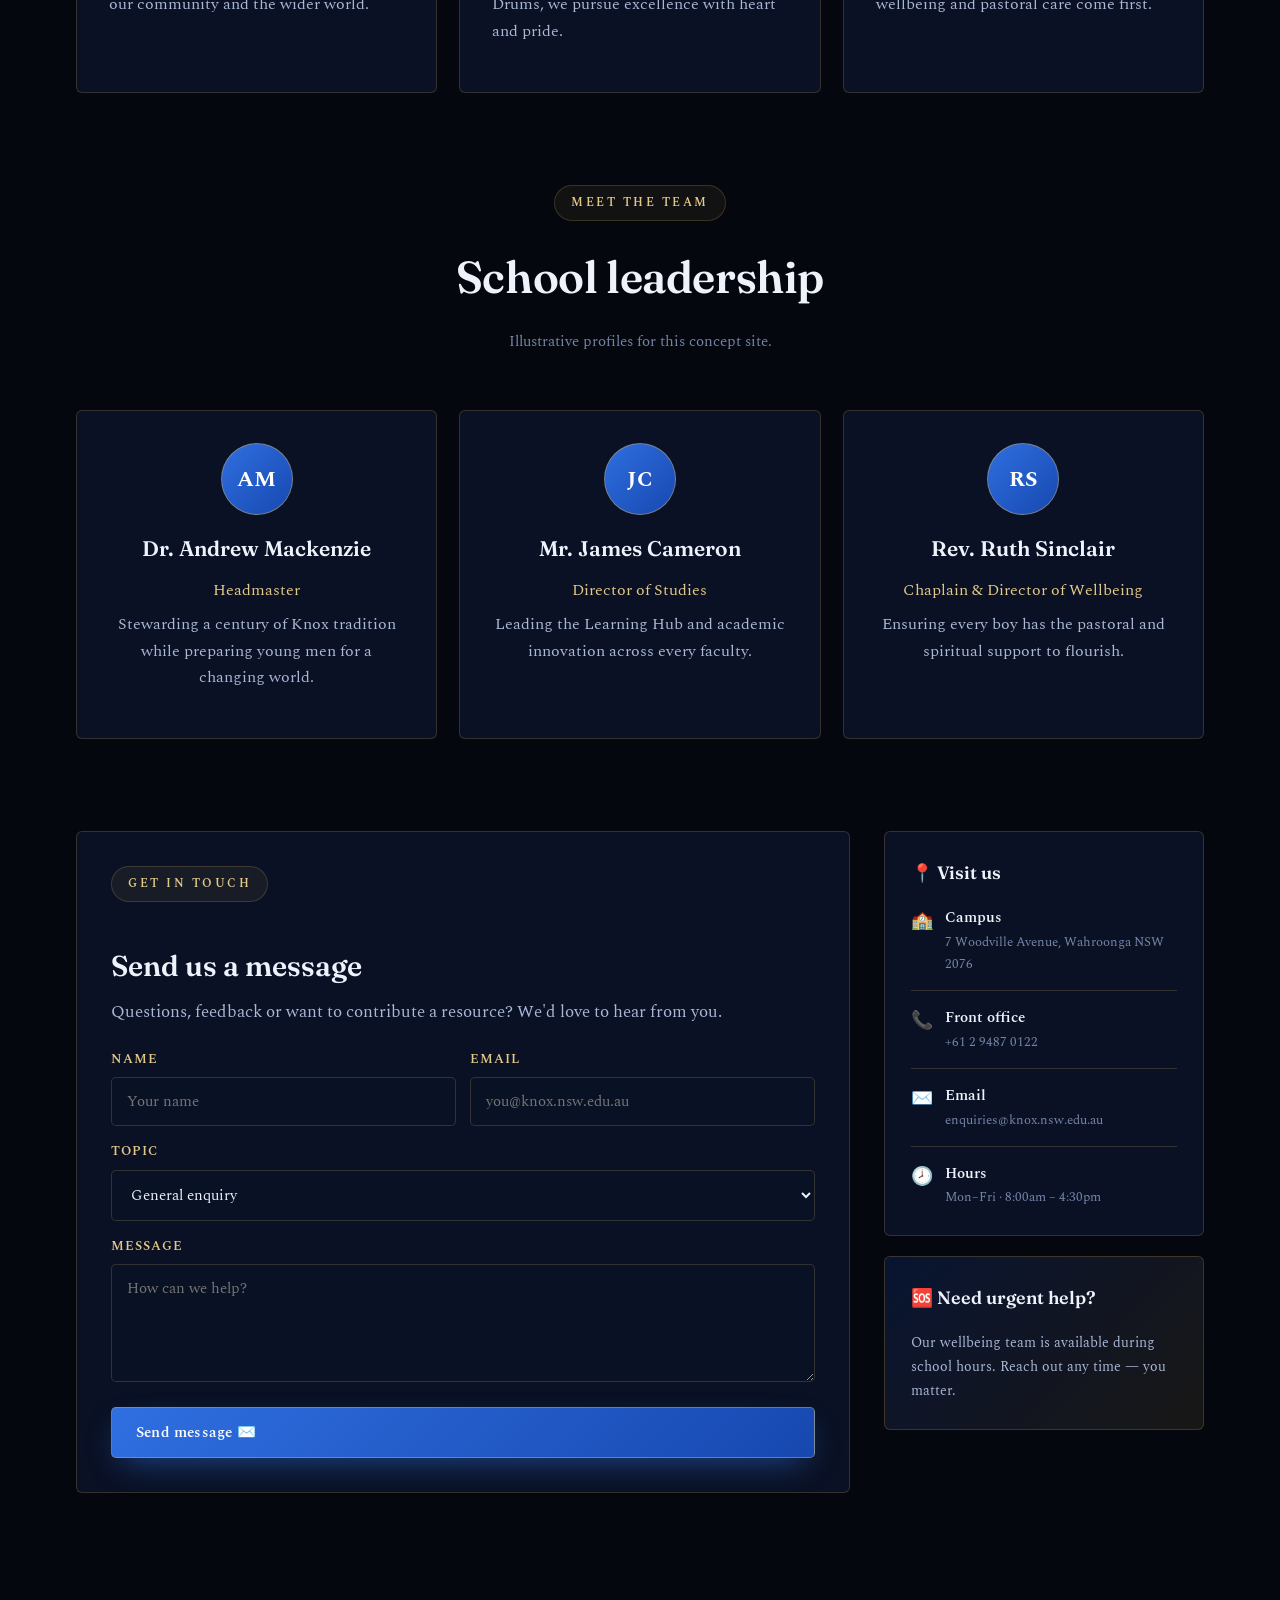
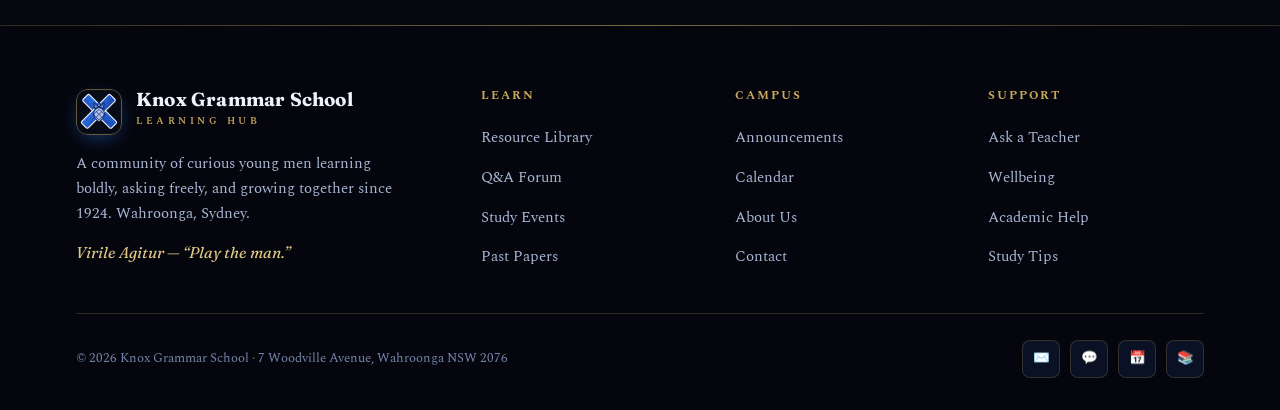
==== commit 26e50729: "Rebrand Learning Hub for Knox Grammar School - Recreate the school crest as crisp SVG (saltire of St" ====
--- a/about.html
+++ b/about.html
@@ -3,9 +3,10 @@
 <head>
   <meta charset="UTF-8" />
   <meta name="viewport" content="width=device-width, initial-scale=1.0" />
-  <title>About · Northgate Academy</title>
+  <title>About · Knox Grammar School</title>
   <link rel="preconnect" href="https://fonts.googleapis.com" />
-  <link href="https://fonts.googleapis.com/css2?family=Inter:wght@400;500;600;700;800;900&display=swap" rel="stylesheet" />
+  <link href="https://fonts.googleapis.com/css2?family=Fraunces:ital,opsz,wght@0,9..144,400..700;1,9..144,400..600&family=Spectral:ital,wght@0,400;0,500;0,600;1,400&display=swap" rel="stylesheet" />
+  <link rel="icon" type="image/svg+xml" href="assets/img/knox-mark.svg" />
   <link rel="stylesheet" href="assets/css/styles.css" />
 </head>
 <body>
@@ -15,9 +16,9 @@
 
   <header class="page-hero">
     <div class="container">
-      <span class="eyebrow reveal in"><span class="dot"></span> Est. 1998</span>
-      <h1 class="reveal in">About <span class="grad">Northgate Academy</span></h1>
-      <p class="reveal in">A community where every student is known, challenged, and supported to do their best work.</p>
+      <span class="eyebrow reveal in"><span class="dot"></span> Established 1924 · Wahroonga</span>
+      <h1 class="reveal in">About <span class="grad">Knox Grammar School</span></h1>
+      <p class="reveal in">A century of forging fine young men of character, scholarship and service on Sydney's Upper North Shore.</p>
     </div>
   </header>
 
@@ -26,15 +27,15 @@
     <div class="container">
       <div class="hero-grid" style="align-items:center">
         <div class="reveal">
-          <span class="eyebrow">Our mission</span>
-          <h2 style="font-size:2rem;font-weight:800;margin:14px 0 16px">Learning that's curious, connected, and kind.</h2>
-          <p style="color:var(--text-muted);margin-bottom:14px">We built this Learning Hub because great education doesn't stop at the classroom door. When students can ask questions freely, reach trusted resources instantly, and stay connected to campus life, learning becomes something they own.</p>
-          <p style="color:var(--text-muted)">Our educators blend academic rigour with genuine care — because we believe confident, supported students achieve remarkable things.</p>
+          <span class="eyebrow">Our ethos</span>
+          <h2 style="font-family:var(--serif-display);font-size:2.1rem;font-weight:600;margin:14px 0 16px">Virile Agitur — <span style="font-style:italic;color:var(--gold-soft)">play the man.</span></h2>
+          <p style="color:var(--text-muted);margin-bottom:14px">Founded in 1924 with proud Scottish Presbyterian roots, Knox Grammar School educates young men from Early Learning to Year 12. Our crest — the saltire of Saint Andrew and the Scottish thistle — carries our motto <em>Virile Agitur</em>: to act with courage, integrity and strength of character.</p>
+          <p style="color:var(--text-muted)">This Learning Hub extends that tradition beyond the classroom — somewhere every Knoxonian can ask freely, reach trusted resources, and stay connected to the life of the School.</p>
         </div>
         <div class="reveal">
           <div class="stats-band" style="grid-template-columns:1fr 1fr">
-            <div class="stat-box"><div class="num" data-count="27" data-suffix="">0</div><div class="lbl">Years of excellence</div></div>
-            <div class="stat-box"><div class="num" data-count="98" data-suffix="%">0</div><div class="lbl">Graduation rate</div></div>
+            <div class="stat-box"><div class="num">1924</div><div class="lbl">Year founded</div></div>
+            <div class="stat-box"><div class="num" data-count="100" data-suffix="+">0</div><div class="lbl">Years of heritage</div></div>
             <div class="stat-box"><div class="num" data-count="60" data-suffix="+">0</div><div class="lbl">Subjects offered</div></div>
             <div class="stat-box"><div class="num" data-count="48" data-suffix="">0</div><div class="lbl">Clubs &amp; teams</div></div>
           </div>
@@ -51,12 +52,12 @@
         <h2>Our core values</h2>
       </div>
       <div class="feature-grid">
-        <div class="feature-card reveal"><div class="f-icon">🔍</div><h3>Curiosity</h3><p>We celebrate questions. Wondering 'why' and 'what if' is where real learning begins.</p></div>
-        <div class="feature-card reveal"><div class="f-icon">🤝</div><h3>Community</h3><p>We learn better together. Peers and teachers lift each other up, every day.</p></div>
-        <div class="feature-card reveal"><div class="f-icon">🌱</div><h3>Growth</h3><p>Mistakes are part of progress. We focus on getting better, not being perfect.</p></div>
-        <div class="feature-card reveal"><div class="f-icon">❤️</div><h3>Care</h3><p>Wellbeing comes first. Students thrive when they feel safe, seen and supported.</p></div>
-        <div class="feature-card reveal"><div class="f-icon">⭐</div><h3>Excellence</h3><p>We set a high bar and give students the tools and belief to clear it.</p></div>
-        <div class="feature-card reveal"><div class="f-icon">🌍</div><h3>Inclusion</h3><p>Every voice matters. Diverse perspectives make our community stronger.</p></div>
+        <div class="feature-card reveal"><div class="f-icon">🛡️</div><h3>Character</h3><p>Virile Agitur. We form young men of courage, integrity and humility who do what is right.</p></div>
+        <div class="feature-card reveal"><div class="f-icon">📖</div><h3>Scholarship</h3><p>A love of learning for its own sake — rigorous, curious and ambitious in every discipline.</p></div>
+        <div class="feature-card reveal"><div class="f-icon">🤝</div><h3>Brotherhood</h3><p>The Knox community lifts one another up. Lifelong friendships forged across generations.</p></div>
+        <div class="feature-card reveal"><div class="f-icon">🌏</div><h3>Service</h3><p>Leadership is service. We give back to our community and the wider world.</p></div>
+        <div class="feature-card reveal"><div class="f-icon">🎺</div><h3>Spirit</h3><p>From the rugby field to the Pipes &amp; Drums, we pursue excellence with heart and pride.</p></div>
+        <div class="feature-card reveal"><div class="f-icon">🕯️</div><h3>Faith &amp; Care</h3><p>Rooted in our Uniting Church heritage, wellbeing and pastoral care come first.</p></div>
       </div>
     </div>
   </section>
@@ -66,26 +67,27 @@
     <div class="container">
       <div class="section-head reveal">
         <span class="eyebrow">Meet the team</span>
-        <h2>Academic leadership</h2>
+        <h2>School leadership</h2>
+        <p style="font-size:.92rem;color:var(--text-dim);margin-top:8px">Illustrative profiles for this concept site.</p>
       </div>
       <div class="feature-grid">
         <div class="card feature-card reveal" style="text-align:center">
-          <div class="avatar" style="width:72px;height:72px;font-size:1.4rem;margin:0 auto 16px">AH</div>
-          <h3>Dr. Amara Hall</h3>
-          <p style="color:var(--blue-300);margin-bottom:8px">Principal</p>
-          <p>Leading Northgate's vision for student-centred, future-ready learning.</p>
+          <div class="avatar" style="width:72px;height:72px;font-size:1.4rem;margin:0 auto 16px">AM</div>
+          <h3>Dr. Andrew Mackenzie</h3>
+          <p style="color:var(--gold-soft);margin-bottom:8px">Headmaster</p>
+          <p>Stewarding a century of Knox tradition while preparing young men for a changing world.</p>
         </div>
         <div class="card feature-card reveal" style="text-align:center">
           <div class="avatar" style="width:72px;height:72px;font-size:1.4rem;margin:0 auto 16px">JC</div>
-          <h3>Mr. James Carter</h3>
-          <p style="color:var(--blue-300);margin-bottom:8px">Head of Academics &amp; Learning</p>
-          <p>Championing the Learning Hub and curriculum innovation across every department.</p>
+          <h3>Mr. James Cameron</h3>
+          <p style="color:var(--gold-soft);margin-bottom:8px">Director of Studies</p>
+          <p>Leading the Learning Hub and academic innovation across every faculty.</p>
         </div>
         <div class="card feature-card reveal" style="text-align:center">
-          <div class="avatar" style="width:72px;height:72px;font-size:1.4rem;margin:0 auto 16px">PN</div>
-          <h3>Ms. Priya Nair</h3>
-          <p style="color:var(--blue-300);margin-bottom:8px">Head of Student Wellbeing</p>
-          <p>Ensuring every student has the pastoral support they need to flourish.</p>
+          <div class="avatar" style="width:72px;height:72px;font-size:1.4rem;margin:0 auto 16px">RS</div>
+          <h3>Rev. Ruth Sinclair</h3>
+          <p style="color:var(--gold-soft);margin-bottom:8px">Chaplain &amp; Director of Wellbeing</p>
+          <p>Ensuring every boy has the pastoral and spiritual support to flourish.</p>
         </div>
       </div>
     </div>
@@ -97,12 +99,12 @@
       <div class="ann-layout">
         <div class="card reveal" style="padding:34px">
           <span class="eyebrow">Get in touch</span>
-          <h2 style="font-size:1.7rem;font-weight:800;margin:14px 0 8px">Send us a message</h2>
+          <h2 style="font-family:var(--serif-display);font-size:1.8rem;font-weight:600;margin:14px 0 8px">Send us a message</h2>
           <p style="color:var(--text-muted);margin-bottom:22px">Questions, feedback or want to contribute a resource? We'd love to hear from you.</p>
           <form id="contact-form">
             <div style="display:grid;grid-template-columns:1fr 1fr;gap:14px">
               <div class="field"><label>Name</label><input type="text" required placeholder="Your name" /></div>
-              <div class="field"><label>Email</label><input type="email" required placeholder="you@northgate.edu" /></div>
+              <div class="field"><label>Email</label><input type="email" required placeholder="you@knox.nsw.edu.au" /></div>
             </div>
             <div class="field"><label>Topic</label>
               <select><option>General enquiry</option><option>Academic support</option><option>Submit a resource</option><option>Wellbeing</option><option>Technical issue</option></select>
@@ -115,13 +117,13 @@
           <div class="card side-card reveal">
             <h4>📍 Visit us</h4>
             <div class="side-list">
-              <div class="si"><span class="ic">🏫</span><div><div class="t">Campus</div><div class="s">42 Northgate Road, Riverside</div></div></div>
-              <div class="si"><span class="ic">📞</span><div><div class="t">Front office</div><div class="s">(555) 012-3400</div></div></div>
-              <div class="si"><span class="ic">✉️</span><div><div class="t">Email</div><div class="s">hello@northgate.edu</div></div></div>
+              <div class="si"><span class="ic">🏫</span><div><div class="t">Campus</div><div class="s">7 Woodville Avenue, Wahroonga NSW 2076</div></div></div>
+              <div class="si"><span class="ic">📞</span><div><div class="t">Front office</div><div class="s">+61 2 9487 0122</div></div></div>
+              <div class="si"><span class="ic">✉️</span><div><div class="t">Email</div><div class="s">enquiries@knox.nsw.edu.au</div></div></div>
               <div class="si"><span class="ic">🕗</span><div><div class="t">Hours</div><div class="s">Mon–Fri · 8:00am – 4:30pm</div></div></div>
             </div>
           </div>
-          <div class="card side-card reveal" style="background:linear-gradient(135deg,rgba(47,107,255,.18),rgba(106,92,255,.12))">
+          <div class="card side-card reveal" style="background:linear-gradient(135deg,rgba(23,72,176,.22),rgba(201,168,92,.1))">
             <h4>🆘 Need urgent help?</h4>
             <p style="color:var(--text-muted);font-size:.9rem">Our wellbeing team is available during school hours. Reach out any time — you matter.</p>
           </div>
--- a/assets/css/styles.css
+++ b/assets/css/styles.css
@@ -1,444 +1,472 @@
 /* =========================================================
-   Northgate Academy — Learning Hub
-   Theme: Black & Blue · Modern · Glassmorphism
+   Knox Grammar School — Learning Hub
+   Heritage collegiate · Navy / Black · Royal blue & heraldic gold
+   Saltire & thistle motifs · Fraunces + Spectral
    ========================================================= */
 
 :root {
-  /* Core palette */
-  --bg-900: #04060f;
-  --bg-800: #070b1a;
-  --bg-700: #0b1228;
-  --bg-600: #0f1a38;
-  --surface: rgba(17, 28, 58, 0.55);
-  --surface-solid: #0e1730;
-  --border: rgba(86, 132, 255, 0.18);
-  --border-strong: rgba(96, 150, 255, 0.4);
-
-  /* Blues */
-  --blue-300: #7db1ff;
-  --blue-400: #4d8bff;
-  --blue-500: #2f6bff;
-  --blue-600: #1b4ad9;
-  --cyan: #38e1ff;
-  --indigo: #6a5cff;
+  /* Core ink palette */
+  --ink: #05070e;
+  --navy-900: #080d1c;
+  --navy-800: #0b1326;
+  --navy-700: #0f1c3c;
+  --navy-600: #14264f;
+
+  /* Royal blues (from the saltire) */
+  --royal: #2f6fe0;
+  --royal-deep: #1748b0;
+  --royal-bright: #5b93ff;
+
+  /* Heraldic gold */
+  --gold: #c9a85c;
+  --gold-soft: #e3c987;
+  --gold-deep: #9c7d3c;
+
+  /* Surfaces & lines */
+  --surface: rgba(16, 28, 60, 0.5);
+  --surface-2: rgba(11, 19, 38, 0.7);
+  --surface-solid: #0d1730;
+  --border: rgba(201, 168, 92, 0.22);          /* gold hairline */
+  --border-strong: rgba(201, 168, 92, 0.5);
+  --border-blue: rgba(91, 147, 255, 0.28);
 
   /* Text */
-  --text: #eaf1ff;
-  --text-muted: #9fb0d4;
-  --text-dim: #6d7ea8;
-
-  /* Accents */
-  --success: #34e0a1;
-  --warn: #ffcf5c;
-  --danger: #ff6b81;
-
-  --glow: 0 0 40px rgba(47, 107, 255, 0.35);
-  --shadow-lg: 0 24px 60px -20px rgba(0, 0, 0, 0.8);
-  --radius: 18px;
-  --radius-sm: 12px;
+  --text: #eef2fb;
+  --text-muted: #aab8d6;
+  --text-dim: #7385a8;
+
+  /* Aliases kept for existing inline styles / JS gradients */
+  --blue-300: #8fb4ff;
+  --blue-400: var(--royal-bright);
+  --blue-500: var(--royal);
+  --blue-600: var(--royal-deep);
+  --indigo: #2a52c4;
+  --cyan: var(--gold-soft);
+  --success: #57c8a3;
+  --warn: var(--gold-soft);
+  --danger: #e0768a;
+
+  --glow: 0 0 46px rgba(47, 111, 224, 0.32);
+  --shadow-lg: 0 30px 70px -28px rgba(0, 0, 0, 0.85);
+  --radius: 6px;
+  --radius-sm: 4px;
   --maxw: 1180px;
-  --font: "Inter", "Segoe UI", system-ui, -apple-system, sans-serif;
+
+  --serif-display: "Fraunces", Georgia, "Times New Roman", serif;
+  --serif-body: "Spectral", Georgia, serif;
+  --font: var(--serif-body);
 }
 
 * { box-sizing: border-box; margin: 0; padding: 0; }
-
 html { scroll-behavior: smooth; }
 
 body {
-  font-family: var(--font);
-  background: var(--bg-900);
+  font-family: var(--serif-body);
+  background: var(--ink);
   color: var(--text);
-  line-height: 1.6;
+  line-height: 1.68;
   overflow-x: hidden;
   -webkit-font-smoothing: antialiased;
-}
-
-/* Ambient animated background */
+  font-size: 17px;
+}
+
+/* Ambient heritage background: saltire weave + glow */
 .bg-aura {
-  position: fixed;
-  inset: 0;
-  z-index: -2;
+  position: fixed; inset: 0; z-index: -2;
   background:
-    radial-gradient(60vw 60vw at 15% -10%, rgba(47, 107, 255, 0.22), transparent 60%),
-    radial-gradient(50vw 50vw at 95% 5%, rgba(106, 92, 255, 0.18), transparent 55%),
-    radial-gradient(60vw 60vw at 50% 120%, rgba(56, 225, 255, 0.12), transparent 60%),
-    var(--bg-900);
-}
+    radial-gradient(58vw 58vw at 12% -8%, rgba(47, 111, 224, 0.20), transparent 60%),
+    radial-gradient(46vw 46vw at 92% 4%, rgba(23, 72, 176, 0.22), transparent 55%),
+    radial-gradient(60vw 50vw at 50% 118%, rgba(201, 168, 92, 0.08), transparent 60%),
+    var(--ink);
+}
+/* diagonal saltire lattice */
 .bg-grid {
-  position: fixed;
-  inset: 0;
-  z-index: -1;
+  position: fixed; inset: 0; z-index: -1; opacity: .5;
   background-image:
-    linear-gradient(rgba(86, 132, 255, 0.05) 1px, transparent 1px),
-    linear-gradient(90deg, rgba(86, 132, 255, 0.05) 1px, transparent 1px);
-  background-size: 48px 48px;
-  mask-image: radial-gradient(ellipse 80% 60% at 50% 0%, #000 30%, transparent 75%);
-  animation: gridDrift 40s linear infinite;
-}
-@keyframes gridDrift { to { background-position: 48px 48px; } }
+    repeating-linear-gradient(45deg, rgba(91,147,255,.05) 0 1px, transparent 1px 60px),
+    repeating-linear-gradient(-45deg, rgba(91,147,255,.05) 0 1px, transparent 1px 60px);
+  mask-image: radial-gradient(ellipse 85% 65% at 50% 0%, #000 25%, transparent 78%);
+  animation: gridDrift 60s linear infinite;
+}
+@keyframes gridDrift { to { background-position: 85px 85px, -85px 85px; } }
 
 a { color: inherit; text-decoration: none; }
 img { max-width: 100%; display: block; }
-
-.container { width: 100%; max-width: var(--maxw); margin: 0 auto; padding: 0 24px; }
+.container { width: 100%; max-width: var(--maxw); margin: 0 auto; padding: 0 26px; }
+
+/* Decorative gold rule used in section heads */
+.crest-rule { display: inline-flex; align-items: center; gap: 12px; color: var(--gold); }
+.crest-rule::before, .crest-rule::after { content: ""; width: 42px; height: 1px; background: linear-gradient(90deg, transparent, var(--gold)); }
+.crest-rule::after { background: linear-gradient(90deg, var(--gold), transparent); }
 
 /* ===================== Navbar ===================== */
 .nav {
-  position: sticky;
-  top: 0;
-  z-index: 100;
+  position: sticky; top: 0; z-index: 100;
   backdrop-filter: blur(14px);
-  background: rgba(5, 8, 20, 0.72);
+  background: rgba(5, 7, 14, 0.82);
   border-bottom: 1px solid var(--border);
 }
-.nav-inner {
-  display: flex;
-  align-items: center;
-  justify-content: space-between;
-  height: 70px;
-}
-.brand { display: flex; align-items: center; gap: 12px; font-weight: 800; letter-spacing: .3px; }
+.nav::after { content: ""; position: absolute; left: 0; right: 0; bottom: -1px; height: 1px; background: linear-gradient(90deg, transparent, var(--gold), transparent); opacity: .6; }
+.nav-inner { display: flex; align-items: center; justify-content: space-between; height: 78px; }
+.brand { display: flex; align-items: center; gap: 14px; }
 .brand .logo {
-  width: 38px; height: 38px; border-radius: 11px;
-  display: grid; place-items: center;
-  background: linear-gradient(140deg, var(--blue-500), var(--indigo));
+  width: 46px; height: 46px; border-radius: 12px; overflow: hidden;
+  display: grid; place-items: center; flex-shrink: 0;
+  box-shadow: 0 6px 20px -6px rgba(47,111,224,.6);
+}
+.brand .logo img { width: 100%; height: 100%; }
+.brand b { font-family: var(--serif-display); font-size: 1.18rem; font-weight: 700; letter-spacing: .2px; line-height: 1.05; display: block; }
+.brand span { color: var(--gold); font-weight: 600; font-size: .64rem; display: block; letter-spacing: 3.5px; text-transform: uppercase; margin-top: 3px; }
+
+.nav-links { display: flex; align-items: center; gap: 2px; }
+.nav-links a {
+  padding: 9px 14px; border-radius: 5px; font-size: .9rem; font-weight: 500; font-family: var(--serif-body);
+  color: var(--text-muted); transition: .2s; position: relative;
+}
+.nav-links a::after { content: ""; position: absolute; left: 14px; right: 14px; bottom: 4px; height: 1px; background: var(--gold); transform: scaleX(0); transition: transform .25s; transform-origin: left; }
+.nav-links a:hover { color: var(--text); }
+.nav-links a:hover::after, .nav-links a.active::after { transform: scaleX(1); }
+.nav-links a.active { color: #fff; }
+.nav-cta {
+  padding: 10px 18px !important; border-radius: 5px !important; margin-left: 8px;
+  background: linear-gradient(135deg, var(--royal), var(--royal-deep)) !important;
+  color: #fff !important; font-weight: 600 !important; border: 1px solid var(--border-strong) !important;
   box-shadow: var(--glow);
-  font-weight: 900; color: #fff; font-size: 18px;
-}
-.brand b { font-size: 1.12rem; }
-.brand span { color: var(--blue-300); font-weight: 600; font-size: .72rem; display: block; letter-spacing: 2px; text-transform: uppercase; }
-
-.nav-links { display: flex; align-items: center; gap: 4px; }
-.nav-links a {
-  padding: 9px 15px; border-radius: 10px; font-size: .92rem; font-weight: 500;
-  color: var(--text-muted); transition: .2s; position: relative;
-}
-.nav-links a:hover { color: var(--text); background: rgba(86, 132, 255, 0.1); }
-.nav-links a.active { color: #fff; background: rgba(47, 107, 255, 0.18); }
-.nav-cta {
-  padding: 10px 18px !important; border-radius: 11px !important;
-  background: linear-gradient(135deg, var(--blue-500), var(--indigo)) !important;
-  color: #fff !important; font-weight: 700 !important; box-shadow: var(--glow);
-}
-.nav-cta:hover { transform: translateY(-1px); filter: brightness(1.08); }
+}
+.nav-cta::after { display: none; }
+.nav-cta:hover { filter: brightness(1.08); transform: translateY(-1px); }
 
 .hamburger { display: none; background: none; border: 0; cursor: pointer; padding: 8px; }
-.hamburger span { display: block; width: 24px; height: 2px; background: var(--text); margin: 5px 0; border-radius: 2px; transition: .3s; }
+.hamburger span { display: block; width: 24px; height: 2px; background: var(--gold-soft); margin: 5px 0; border-radius: 2px; transition: .3s; }
 
 /* ===================== Buttons ===================== */
 .btn {
   display: inline-flex; align-items: center; gap: 9px; cursor: pointer;
-  padding: 12px 22px; border-radius: 12px; font-weight: 600; font-size: .95rem;
-  border: 1px solid transparent; transition: .22s; font-family: inherit;
+  padding: 13px 24px; border-radius: 5px; font-weight: 600; font-size: .96rem;
+  font-family: var(--serif-body); letter-spacing: .2px;
+  border: 1px solid transparent; transition: .22s;
 }
 .btn-primary {
-  background: linear-gradient(135deg, var(--blue-500), var(--indigo)); color: #fff;
-  box-shadow: 0 10px 30px -10px rgba(47, 107, 255, 0.7);
-}
-.btn-primary:hover { transform: translateY(-2px); box-shadow: 0 16px 40px -12px rgba(47, 107, 255, 0.85); }
-.btn-ghost { background: rgba(86, 132, 255, 0.08); color: var(--text); border-color: var(--border); }
-.btn-ghost:hover { background: rgba(86, 132, 255, 0.16); border-color: var(--border-strong); }
-.btn-sm { padding: 8px 14px; font-size: .85rem; border-radius: 10px; }
+  background: linear-gradient(135deg, var(--royal), var(--royal-deep)); color: #fff;
+  border-color: var(--border-strong);
+  box-shadow: 0 12px 32px -12px rgba(47, 111, 224, 0.7);
+}
+.btn-primary:hover { transform: translateY(-2px); box-shadow: 0 18px 42px -14px rgba(47, 111, 224, 0.85); }
+.btn-ghost { background: transparent; color: var(--gold-soft); border-color: var(--border-strong); }
+.btn-ghost:hover { background: rgba(201,168,92,.08); color: var(--gold-soft); border-color: var(--gold); }
+.btn-sm { padding: 8px 15px; font-size: .85rem; }
 
 /* ===================== Hero ===================== */
-.hero { position: relative; padding: 96px 0 80px; }
-.hero-grid { display: grid; grid-template-columns: 1.05fr 0.95fr; gap: 56px; align-items: center; }
+.hero { position: relative; padding: 104px 0 86px; }
+.hero-grid { display: grid; grid-template-columns: 1.08fr 0.92fr; gap: 56px; align-items: center; }
 .eyebrow {
-  display: inline-flex; align-items: center; gap: 9px;
-  padding: 7px 15px; border-radius: 999px; font-size: .78rem; font-weight: 600;
-  letter-spacing: .4px; color: var(--blue-300);
-  background: rgba(47, 107, 255, 0.1); border: 1px solid var(--border);
-  margin-bottom: 22px;
-}
-.eyebrow .dot { width: 7px; height: 7px; border-radius: 50%; background: var(--cyan); box-shadow: 0 0 10px var(--cyan); animation: pulse 2s infinite; }
-@keyframes pulse { 50% { opacity: .4; } }
+  display: inline-flex; align-items: center; gap: 10px;
+  padding: 7px 16px; border-radius: 999px; font-size: .72rem; font-weight: 600;
+  letter-spacing: 2.5px; text-transform: uppercase; color: var(--gold-soft);
+  background: rgba(201,168,92,.07); border: 1px solid var(--border);
+  margin-bottom: 26px; font-family: var(--serif-body);
+}
+.eyebrow .dot { width: 6px; height: 6px; border-radius: 50%; background: var(--gold); box-shadow: 0 0 10px var(--gold); animation: pulse 2.4s infinite; }
+@keyframes pulse { 50% { opacity: .35; } }
 
 .hero h1 {
-  font-size: clamp(2.4rem, 5vw, 3.7rem); line-height: 1.05; font-weight: 800;
-  letter-spacing: -1px; margin-bottom: 20px;
+  font-family: var(--serif-display); font-optical-sizing: auto;
+  font-size: clamp(2.6rem, 5.4vw, 4.1rem); line-height: 1.04; font-weight: 600;
+  letter-spacing: -.5px; margin-bottom: 24px;
 }
 .hero h1 .grad {
-  background: linear-gradient(120deg, var(--blue-300), var(--cyan) 50%, var(--indigo));
+  font-style: italic; font-weight: 500;
+  background: linear-gradient(120deg, var(--gold-soft), var(--gold) 60%, var(--gold-deep));
   -webkit-background-clip: text; background-clip: text; color: transparent;
 }
-.hero p.lead { font-size: 1.12rem; color: var(--text-muted); max-width: 540px; margin-bottom: 32px; }
+.hero p.lead { font-size: 1.16rem; color: var(--text-muted); max-width: 540px; margin-bottom: 34px; }
 .hero-actions { display: flex; gap: 14px; flex-wrap: wrap; }
 
-.hero-stats { display: flex; gap: 36px; margin-top: 44px; }
-.hero-stats .stat strong { font-size: 1.9rem; font-weight: 800; display: block; background: linear-gradient(120deg,#fff,var(--blue-300)); -webkit-background-clip:text; background-clip:text; color:transparent; }
-.hero-stats .stat span { font-size: .82rem; color: var(--text-dim); text-transform: uppercase; letter-spacing: 1px; }
-
-/* Hero visual card stack */
-.hero-visual { position: relative; height: 460px; }
+.hero-stats { display: flex; gap: 40px; margin-top: 48px; padding-top: 30px; border-top: 1px solid var(--border); }
+.hero-stats .stat strong { font-family: var(--serif-display); font-size: 2rem; font-weight: 600; display: block; color: #fff; }
+.hero-stats .stat span { font-size: .74rem; color: var(--text-dim); text-transform: uppercase; letter-spacing: 1.6px; }
+
+/* Hero crest showcase */
+.hero-visual { position: relative; display: grid; place-items: center; height: 480px; }
+.crest-stage {
+  position: relative; width: 360px; max-width: 100%;
+  filter: drop-shadow(0 30px 50px rgba(0,0,0,.6));
+  animation: floaty 7s ease-in-out infinite;
+}
+.crest-stage::before {
+  content: ""; position: absolute; inset: -12% -12% -12% -12%; z-index: -1; border-radius: 50%;
+  background: radial-gradient(circle, rgba(47,111,224,.28), transparent 65%);
+}
+.crest-ring {
+  position: absolute; inset: -6%; border: 1px solid var(--border); border-radius: 50%;
+  animation: spin 50s linear infinite;
+}
+.crest-ring.r2 { inset: 2%; border-style: dashed; border-color: var(--border-blue); animation-duration: 80s; animation-direction: reverse; }
+@keyframes spin { to { transform: rotate(360deg); } }
+@keyframes floaty { 50% { transform: translateY(-14px); } }
 .float-card {
   position: absolute; border-radius: var(--radius);
-  background: var(--surface); border: 1px solid var(--border);
-  backdrop-filter: blur(12px); box-shadow: var(--shadow-lg);
-  padding: 20px; animation: floaty 6s ease-in-out infinite;
-}
-.float-card .fc-icon { width: 42px; height: 42px; border-radius: 11px; display: grid; place-items: center; font-size: 20px; margin-bottom: 12px; }
-.fc-1 { top: 10px; left: 0; width: 230px; animation-delay: 0s; }
-.fc-2 { top: 150px; right: 0; width: 250px; animation-delay: 1.2s; }
-.fc-3 { bottom: 0; left: 40px; width: 260px; animation-delay: 2.4s; }
-@keyframes floaty { 50% { transform: translateY(-16px); } }
-.fc-title { font-weight: 700; margin-bottom: 4px; }
+  background: var(--surface-2); border: 1px solid var(--border);
+  backdrop-filter: blur(10px); box-shadow: var(--shadow-lg);
+  padding: 16px 18px; z-index: 3; max-width: 220px;
+}
+.float-card .fc-icon { display: none; }
+.fc-1 { top: 34%; left: -38px; animation: floaty 6s ease-in-out infinite; }
+.fc-3 { bottom: 6%; right: -38px; animation: floaty 6.5s ease-in-out 1.5s infinite; }
+.fc-2 { display: none; }
+.fc-title { font-family: var(--serif-display); font-weight: 600; margin-bottom: 3px; color: var(--gold-soft); font-size: .98rem; }
 .fc-sub { font-size: .82rem; color: var(--text-muted); }
-.fc-bar { height: 6px; border-radius: 99px; background: rgba(86,132,255,.15); margin-top: 12px; overflow: hidden; }
-.fc-bar i { display: block; height: 100%; border-radius: 99px; background: linear-gradient(90deg,var(--blue-400),var(--cyan)); }
+.fc-bar { height: 5px; border-radius: 99px; background: rgba(91,147,255,.16); margin-top: 10px; overflow: hidden; }
+.fc-bar i { display: block; height: 100%; border-radius: 99px; background: linear-gradient(90deg,var(--royal),var(--gold)); }
 
 /* ===================== Sections ===================== */
-.section { padding: 84px 0; }
-.section-head { text-align: center; max-width: 660px; margin: 0 auto 52px; }
-.section-head .eyebrow { margin-bottom: 16px; }
-.section-head h2 { font-size: clamp(1.9rem, 3.5vw, 2.6rem); font-weight: 800; letter-spacing: -.5px; margin-bottom: 14px; }
-.section-head p { color: var(--text-muted); font-size: 1.05rem; }
+.section { padding: 92px 0; }
+.section-head { text-align: center; max-width: 680px; margin: 0 auto 56px; }
+.section-head .eyebrow { margin-bottom: 18px; }
+.section-head h2 { font-family: var(--serif-display); font-size: clamp(2rem, 3.6vw, 2.8rem); font-weight: 600; letter-spacing: -.4px; margin-bottom: 16px; }
+.section-head p { color: var(--text-muted); font-size: 1.08rem; }
 .section-head.left { text-align: left; margin-left: 0; }
 
 /* ===================== Feature grid ===================== */
 .feature-grid { display: grid; grid-template-columns: repeat(3, 1fr); gap: 22px; }
 .feature-card {
-  position: relative; padding: 30px; border-radius: var(--radius);
+  position: relative; padding: 32px; border-radius: var(--radius);
   background: var(--surface); border: 1px solid var(--border);
-  backdrop-filter: blur(10px); transition: .3s; overflow: hidden;
+  transition: .3s; overflow: hidden;
 }
 .feature-card::before {
-  content: ""; position: absolute; inset: 0; border-radius: var(--radius);
-  background: radial-gradient(120px 120px at var(--mx,50%) var(--my,0%), rgba(47,107,255,.18), transparent 70%);
+  content: ""; position: absolute; inset: 0;
+  background: radial-gradient(160px 160px at var(--mx,50%) var(--my,0%), rgba(47,111,224,.16), transparent 70%);
   opacity: 0; transition: opacity .3s;
 }
-.feature-card:hover { transform: translateY(-6px); border-color: var(--border-strong); box-shadow: var(--shadow-lg); }
+.feature-card::after { content: ""; position: absolute; left: 0; top: 0; width: 0; height: 2px; background: linear-gradient(90deg,var(--gold),transparent); transition: width .4s; }
+.feature-card:hover { transform: translateY(-5px); border-color: var(--border-strong); box-shadow: var(--shadow-lg); }
 .feature-card:hover::before { opacity: 1; }
+.feature-card:hover::after { width: 100%; }
 .feature-card .f-icon {
-  width: 54px; height: 54px; border-radius: 14px; display: grid; place-items: center;
-  font-size: 24px; margin-bottom: 18px; position: relative;
-  background: linear-gradient(140deg, rgba(47,107,255,.25), rgba(106,92,255,.2));
-  border: 1px solid var(--border-strong);
-}
-.feature-card h3 { font-size: 1.22rem; margin-bottom: 10px; font-weight: 700; }
-.feature-card p { color: var(--text-muted); font-size: .95rem; margin-bottom: 16px; }
-.feature-card .f-link { color: var(--blue-300); font-weight: 600; font-size: .9rem; display: inline-flex; gap: 6px; align-items: center; }
+  width: 56px; height: 56px; border-radius: 12px; display: grid; place-items: center;
+  font-size: 25px; margin-bottom: 20px;
+  background: linear-gradient(140deg, rgba(47,111,224,.22), rgba(23,72,176,.16));
+  border: 1px solid var(--border-blue);
+}
+.feature-card h3 { font-family: var(--serif-display); font-size: 1.32rem; margin-bottom: 10px; font-weight: 600; }
+.feature-card p { color: var(--text-muted); font-size: .98rem; margin-bottom: 16px; }
+.feature-card .f-link { color: var(--gold-soft); font-weight: 600; font-size: .88rem; display: inline-flex; gap: 6px; align-items: center; letter-spacing: .5px; }
 .feature-card .f-link span { transition: .2s; }
 .feature-card:hover .f-link span { transform: translateX(4px); }
 
-/* ===================== Generic card ===================== */
-.card {
-  background: var(--surface); border: 1px solid var(--border);
-  border-radius: var(--radius); backdrop-filter: blur(10px);
-}
+.card { background: var(--surface); border: 1px solid var(--border); border-radius: var(--radius); }
 
 /* ===================== Page header ===================== */
-.page-hero { padding: 72px 0 40px; text-align: center; position: relative; }
-.page-hero h1 { font-size: clamp(2.2rem, 4.5vw, 3.1rem); font-weight: 800; letter-spacing: -1px; margin-bottom: 14px; }
-.page-hero h1 .grad { background: linear-gradient(120deg, var(--blue-300), var(--cyan)); -webkit-background-clip: text; background-clip: text; color: transparent; }
-.page-hero p { color: var(--text-muted); font-size: 1.1rem; max-width: 600px; margin: 0 auto; }
+.page-hero { padding: 86px 0 44px; text-align: center; position: relative; }
+.page-hero h1 { font-family: var(--serif-display); font-size: clamp(2.4rem, 4.6vw, 3.4rem); font-weight: 600; letter-spacing: -.5px; margin-bottom: 16px; }
+.page-hero h1 .grad { font-style: italic; background: linear-gradient(120deg, var(--gold-soft), var(--gold-deep)); -webkit-background-clip: text; background-clip: text; color: transparent; }
+.page-hero p { color: var(--text-muted); font-size: 1.12rem; max-width: 620px; margin: 0 auto; }
 
 /* ===================== Announcements ===================== */
-.ann-layout { display: grid; grid-template-columns: 1fr 320px; gap: 32px; align-items: start; }
+.ann-layout { display: grid; grid-template-columns: 1fr 320px; gap: 34px; align-items: start; }
 .ann-feed { display: flex; flex-direction: column; gap: 20px; }
 .ann-item {
-  display: grid; grid-template-columns: 80px 1fr; gap: 22px;
-  padding: 26px; border-radius: var(--radius);
-  background: var(--surface); border: 1px solid var(--border); transition: .25s;
-}
-.ann-item:hover { border-color: var(--border-strong); transform: translateX(4px); }
-.ann-date { text-align: center; }
-.ann-date .d { font-size: 1.9rem; font-weight: 800; line-height: 1; color: var(--blue-300); }
-.ann-date .m { font-size: .72rem; text-transform: uppercase; letter-spacing: 2px; color: var(--text-dim); margin-top: 4px; }
-.ann-body h3 { font-size: 1.25rem; margin-bottom: 8px; }
-.ann-body p { color: var(--text-muted); font-size: .95rem; margin-bottom: 12px; }
+  display: grid; grid-template-columns: 84px 1fr; gap: 24px;
+  padding: 28px; border-radius: var(--radius);
+  background: var(--surface); border: 1px solid var(--border); transition: .25s; position: relative;
+}
+.ann-item::before { content: ""; position: absolute; left: 0; top: 0; bottom: 0; width: 2px; background: var(--gold); opacity: 0; transition: .25s; }
+.ann-item:hover { border-color: var(--border-strong); }
+.ann-item:hover::before { opacity: 1; }
+.ann-date { text-align: center; border-right: 1px solid var(--border); padding-right: 12px; }
+.ann-date .d { font-family: var(--serif-display); font-size: 2.1rem; font-weight: 600; line-height: 1; color: var(--gold-soft); }
+.ann-date .m { font-size: .68rem; text-transform: uppercase; letter-spacing: 2.5px; color: var(--text-dim); margin-top: 5px; }
+.ann-body h3 { font-family: var(--serif-display); font-size: 1.3rem; margin-bottom: 9px; font-weight: 600; }
+.ann-body p { color: var(--text-muted); font-size: .97rem; margin-bottom: 14px; }
 .ann-meta { display: flex; gap: 10px; align-items: center; flex-wrap: wrap; }
 
 .pill {
   display: inline-flex; align-items: center; gap: 6px;
-  padding: 4px 11px; border-radius: 999px; font-size: .74rem; font-weight: 600;
-  background: rgba(86,132,255,.12); border: 1px solid var(--border); color: var(--blue-300);
-}
-.pill.urgent { background: rgba(255,107,129,.14); color: var(--danger); border-color: rgba(255,107,129,.3); }
-.pill.event { background: rgba(52,224,161,.14); color: var(--success); border-color: rgba(52,224,161,.3); }
-.pill.academic { background: rgba(106,92,255,.16); color: #b3a8ff; border-color: rgba(106,92,255,.3); }
-.pill.sport { background: rgba(255,207,92,.14); color: var(--warn); border-color: rgba(255,207,92,.3); }
-
-.side-card { padding: 24px; }
-.side-card h4 { font-size: 1.05rem; margin-bottom: 16px; display: flex; align-items: center; gap: 8px; }
-.side-list { display: flex; flex-direction: column; gap: 14px; }
-.side-list .si { display: flex; gap: 12px; align-items: flex-start; padding-bottom: 14px; border-bottom: 1px solid var(--border); }
+  padding: 4px 12px; border-radius: 4px; font-size: .68rem; font-weight: 600;
+  text-transform: uppercase; letter-spacing: 1px; font-family: var(--serif-body);
+  background: rgba(91,147,255,.1); border: 1px solid var(--border-blue); color: var(--blue-300);
+}
+.pill.urgent { background: rgba(224,118,138,.12); color: var(--danger); border-color: rgba(224,118,138,.32); }
+.pill.event { background: rgba(87,200,163,.12); color: var(--success); border-color: rgba(87,200,163,.3); }
+.pill.academic { background: rgba(201,168,92,.12); color: var(--gold-soft); border-color: var(--border-strong); }
+.pill.sport { background: rgba(91,147,255,.12); color: var(--blue-300); border-color: var(--border-blue); }
+
+.side-card { padding: 26px; }
+.side-card h4 { font-family: var(--serif-display); font-size: 1.12rem; margin-bottom: 18px; display: flex; align-items: center; gap: 8px; font-weight: 600; }
+.side-list { display: flex; flex-direction: column; gap: 15px; }
+.side-list .si { display: flex; gap: 12px; align-items: flex-start; padding-bottom: 15px; border-bottom: 1px solid var(--border); }
 .side-list .si:last-child { border: 0; padding-bottom: 0; }
 .side-list .si .ic { font-size: 18px; }
-.side-list .si .t { font-size: .9rem; font-weight: 600; }
-.side-list .si .s { font-size: .8rem; color: var(--text-dim); }
-
-/* ===================== Filters / Toolbar ===================== */
-.toolbar { display: flex; gap: 12px; flex-wrap: wrap; align-items: center; justify-content: space-between; margin-bottom: 34px; }
+.side-list .si .t { font-size: .92rem; font-weight: 600; }
+.side-list .si .s { font-size: .82rem; color: var(--text-dim); }
+
+/* ===================== Toolbar / chips ===================== */
+.toolbar { display: flex; gap: 12px; flex-wrap: wrap; align-items: center; justify-content: space-between; margin-bottom: 36px; }
 .chips { display: flex; gap: 9px; flex-wrap: wrap; }
 .chip {
-  padding: 8px 16px; border-radius: 999px; font-size: .85rem; font-weight: 600; cursor: pointer;
-  background: var(--surface); border: 1px solid var(--border); color: var(--text-muted); transition: .2s;
-}
-.chip:hover { color: var(--text); border-color: var(--border-strong); }
-.chip.active { background: linear-gradient(135deg, var(--blue-500), var(--indigo)); color: #fff; border-color: transparent; }
+  padding: 8px 17px; border-radius: 4px; font-size: .84rem; font-weight: 600; cursor: pointer;
+  font-family: var(--serif-body); letter-spacing: .3px;
+  background: transparent; border: 1px solid var(--border); color: var(--text-muted); transition: .2s;
+}
+.chip:hover { color: var(--gold-soft); border-color: var(--border-strong); }
+.chip.active { background: linear-gradient(135deg, var(--royal), var(--royal-deep)); color: #fff; border-color: var(--border-strong); }
 .search-box { position: relative; flex: 1; min-width: 220px; max-width: 360px; }
 .search-box input {
-  width: 100%; padding: 11px 16px 11px 42px; border-radius: 12px; font-size: .92rem;
-  background: var(--surface); border: 1px solid var(--border); color: var(--text); font-family: inherit;
-}
-.search-box input:focus { outline: none; border-color: var(--border-strong); box-shadow: 0 0 0 3px rgba(47,107,255,.15); }
-.search-box .si-ic { position: absolute; left: 15px; top: 50%; transform: translateY(-50%); color: var(--text-dim); }
+  width: 100%; padding: 12px 16px 12px 42px; border-radius: 5px; font-size: .94rem; font-family: var(--serif-body);
+  background: var(--surface-2); border: 1px solid var(--border); color: var(--text);
+}
+.search-box input:focus { outline: none; border-color: var(--border-strong); box-shadow: 0 0 0 3px rgba(201,168,92,.14); }
+.search-box .si-ic { position: absolute; left: 15px; top: 50%; transform: translateY(-50%); color: var(--gold); }
 
 /* ===================== Resources ===================== */
 .res-grid { display: grid; grid-template-columns: repeat(3, 1fr); gap: 22px; }
-.res-card {
-  padding: 0; border-radius: var(--radius); overflow: hidden;
-  background: var(--surface); border: 1px solid var(--border); transition: .3s;
-  display: flex; flex-direction: column;
-}
-.res-card:hover { transform: translateY(-6px); border-color: var(--border-strong); box-shadow: var(--shadow-lg); }
-.res-top { padding: 22px; display: flex; align-items: center; justify-content: space-between;
-  background: linear-gradient(135deg, rgba(47,107,255,.16), rgba(106,92,255,.1)); }
-.res-top .r-icon { width: 50px; height: 50px; border-radius: 13px; display: grid; place-items: center; font-size: 24px;
-  background: rgba(5,8,20,.4); border: 1px solid var(--border-strong); }
-.res-type { font-size: .72rem; font-weight: 700; text-transform: uppercase; letter-spacing: 1px; color: var(--blue-300); }
-.res-body { padding: 22px; flex: 1; display: flex; flex-direction: column; }
-.res-body h3 { font-size: 1.15rem; margin-bottom: 8px; }
-.res-body p { color: var(--text-muted); font-size: .9rem; margin-bottom: 16px; flex: 1; }
+.res-card { padding: 0; border-radius: var(--radius); overflow: hidden; background: var(--surface); border: 1px solid var(--border); transition: .3s; display: flex; flex-direction: column; }
+.res-card:hover { transform: translateY(-5px); border-color: var(--border-strong); box-shadow: var(--shadow-lg); }
+.res-top { padding: 22px; display: flex; align-items: center; justify-content: space-between; background: linear-gradient(135deg, rgba(47,111,224,.16), rgba(23,72,176,.08)); border-bottom: 1px solid var(--border); }
+.res-top .r-icon { width: 52px; height: 52px; border-radius: 12px; display: grid; place-items: center; font-size: 25px; background: rgba(5,7,14,.5); border: 1px solid var(--border-strong); }
+.res-type { font-size: .68rem; font-weight: 700; text-transform: uppercase; letter-spacing: 1.4px; color: var(--gold-soft); }
+.res-body { padding: 24px; flex: 1; display: flex; flex-direction: column; }
+.res-body h3 { font-family: var(--serif-display); font-size: 1.22rem; margin-bottom: 9px; font-weight: 600; }
+.res-body p { color: var(--text-muted); font-size: .92rem; margin-bottom: 18px; flex: 1; }
 .res-foot { display: flex; align-items: center; justify-content: space-between; margin-top: auto; }
 .res-tags { display: flex; gap: 6px; flex-wrap: wrap; }
-.tag { font-size: .72rem; padding: 3px 9px; border-radius: 7px; background: rgba(86,132,255,.1); color: var(--text-muted); }
+.tag { font-size: .72rem; padding: 3px 9px; border-radius: 4px; background: rgba(91,147,255,.1); color: var(--text-muted); border: 1px solid var(--border-blue); }
 
 /* ===================== Forum ===================== */
-.forum-layout { display: grid; grid-template-columns: 1fr 300px; gap: 32px; align-items: start; }
-.ask-box { padding: 24px; margin-bottom: 26px; }
-.ask-box h3 { margin-bottom: 16px; display: flex; align-items: center; gap: 10px; }
-.field { margin-bottom: 14px; }
-.field label { display: block; font-size: .85rem; font-weight: 600; margin-bottom: 7px; color: var(--text-muted); }
+.forum-layout { display: grid; grid-template-columns: 1fr 300px; gap: 34px; align-items: start; }
+.ask-box { padding: 28px; margin-bottom: 28px; }
+.ask-box h3 { font-family: var(--serif-display); margin-bottom: 18px; display: flex; align-items: center; gap: 10px; font-weight: 600; font-size: 1.3rem; }
+.field { margin-bottom: 15px; }
+.field label { display: block; font-size: .8rem; font-weight: 600; margin-bottom: 7px; color: var(--gold-soft); text-transform: uppercase; letter-spacing: 1px; }
 .field input, .field textarea, .field select {
-  width: 100%; padding: 12px 15px; border-radius: 11px; font-size: .93rem; font-family: inherit;
-  background: rgba(5,8,20,.5); border: 1px solid var(--border); color: var(--text); resize: vertical;
-}
-.field input:focus, .field textarea:focus, .field select:focus {
-  outline: none; border-color: var(--border-strong); box-shadow: 0 0 0 3px rgba(47,107,255,.15);
-}
+  width: 100%; padding: 12px 15px; border-radius: 5px; font-size: .96rem; font-family: var(--serif-body);
+  background: var(--surface-2); border: 1px solid var(--border); color: var(--text); resize: vertical;
+}
+.field input:focus, .field textarea:focus, .field select:focus { outline: none; border-color: var(--border-strong); box-shadow: 0 0 0 3px rgba(201,168,92,.14); }
 .field select option { background: var(--surface-solid); }
 
 .q-list { display: flex; flex-direction: column; gap: 16px; }
-.q-card { padding: 22px; display: grid; grid-template-columns: 64px 1fr; gap: 18px; transition: .25s; }
+.q-card { padding: 24px; display: grid; grid-template-columns: 66px 1fr; gap: 20px; transition: .25s; }
 .q-card:hover { border-color: var(--border-strong); }
 .q-votes { display: flex; flex-direction: column; align-items: center; gap: 4px; }
-.vote-btn {
-  width: 40px; height: 36px; border-radius: 10px; cursor: pointer; font-size: 16px;
-  background: rgba(86,132,255,.1); border: 1px solid var(--border); color: var(--blue-300); transition: .2s;
-}
-.vote-btn:hover { background: var(--blue-500); color: #fff; transform: scale(1.08); }
-.vote-btn.voted { background: var(--blue-500); color: #fff; }
-.q-votes .count { font-size: 1.2rem; font-weight: 800; }
-.q-votes .lbl { font-size: .68rem; color: var(--text-dim); text-transform: uppercase; }
-.q-main h3 { font-size: 1.18rem; margin-bottom: 7px; cursor: pointer; }
-.q-main h3:hover { color: var(--blue-300); }
-.q-main .q-text { color: var(--text-muted); font-size: .93rem; margin-bottom: 14px; }
+.vote-btn { width: 42px; height: 38px; border-radius: 5px; cursor: pointer; font-size: 16px; background: rgba(91,147,255,.08); border: 1px solid var(--border-blue); color: var(--blue-300); transition: .2s; }
+.vote-btn:hover { background: var(--royal); color: #fff; }
+.vote-btn.voted { background: var(--royal); color: #fff; }
+.q-votes .count { font-family: var(--serif-display); font-size: 1.25rem; font-weight: 600; }
+.q-votes .lbl { font-size: .66rem; color: var(--text-dim); text-transform: uppercase; letter-spacing: 1px; }
+.q-main h3 { font-family: var(--serif-display); font-size: 1.24rem; margin-bottom: 8px; cursor: pointer; font-weight: 600; }
+.q-main h3:hover { color: var(--gold-soft); }
+.q-main .q-text { color: var(--text-muted); font-size: .96rem; margin-bottom: 14px; }
 .q-foot { display: flex; align-items: center; gap: 14px; flex-wrap: wrap; font-size: .82rem; color: var(--text-dim); }
 .q-author { display: flex; align-items: center; gap: 8px; }
-.avatar { width: 26px; height: 26px; border-radius: 50%; display: grid; place-items: center; font-size: .72rem; font-weight: 800; color: #fff;
-  background: linear-gradient(135deg, var(--blue-500), var(--indigo)); }
-.answers-toggle { color: var(--blue-300); cursor: pointer; font-weight: 600; }
+.avatar { width: 28px; height: 28px; border-radius: 50%; display: grid; place-items: center; font-size: .72rem; font-weight: 700; color: #fff; font-family: var(--serif-body); background: linear-gradient(135deg, var(--royal), var(--royal-deep)); border: 1px solid var(--border-strong); }
+.answers-toggle { color: var(--gold-soft); cursor: pointer; font-weight: 600; }
 .answers { margin-top: 16px; padding-top: 16px; border-top: 1px solid var(--border); display: none; flex-direction: column; gap: 12px; }
 .answers.open { display: flex; }
-.answer { display: flex; gap: 12px; padding: 12px; border-radius: 11px; background: rgba(5,8,20,.4); }
-.answer.accepted { border: 1px solid rgba(52,224,161,.4); background: rgba(52,224,161,.06); }
+.answer { display: flex; gap: 12px; padding: 14px; border-radius: 5px; background: var(--surface-2); }
+.answer.accepted { border: 1px solid rgba(87,200,163,.4); background: rgba(87,200,163,.06); }
 .answer .a-body { flex: 1; }
-.answer .a-body .a-text { font-size: .9rem; margin-bottom: 6px; }
+.answer .a-body .a-text { font-size: .94rem; margin-bottom: 6px; }
 .answer .a-meta { font-size: .78rem; color: var(--text-dim); }
 .answer-form { display: flex; gap: 10px; margin-top: 6px; }
-.answer-form input { flex: 1; padding: 10px 14px; border-radius: 10px; background: rgba(5,8,20,.5); border: 1px solid var(--border); color: var(--text); font-family: inherit; font-size: .88rem; }
+.answer-form input { flex: 1; padding: 11px 14px; border-radius: 5px; background: var(--surface-2); border: 1px solid var(--border); color: var(--text); font-family: var(--serif-body); font-size: .9rem; }
 .answer-form input:focus { outline: none; border-color: var(--border-strong); }
 
-.empty-state { text-align: center; padding: 50px 20px; color: var(--text-dim); }
+.empty-state { text-align: center; padding: 54px 20px; color: var(--text-dim); }
 .empty-state .ic { font-size: 44px; margin-bottom: 12px; }
+.empty-state h3 { font-family: var(--serif-display); color: var(--text-muted); }
 
 /* ===================== Events ===================== */
-.timeline { position: relative; padding-left: 36px; }
-.timeline::before { content: ""; position: absolute; left: 11px; top: 8px; bottom: 8px; width: 2px;
-  background: linear-gradient(var(--blue-500), var(--indigo), transparent); }
+.timeline { position: relative; padding-left: 38px; }
+.timeline::before { content: ""; position: absolute; left: 11px; top: 8px; bottom: 8px; width: 2px; background: linear-gradient(var(--royal), var(--gold), transparent); }
 .tl-item { position: relative; padding: 0 0 30px 0; }
-.tl-item::before { content: ""; position: absolute; left: -30px; top: 4px; width: 14px; height: 14px; border-radius: 50%;
-  background: var(--blue-400); box-shadow: 0 0 0 4px rgba(47,107,255,.2); }
-.tl-time { font-size: .82rem; color: var(--blue-300); font-weight: 700; margin-bottom: 6px; }
-.tl-card { padding: 18px 20px; }
-.tl-card h3 { font-size: 1.1rem; margin-bottom: 5px; }
-.tl-card p { color: var(--text-muted); font-size: .9rem; }
-.event-grid { display: grid; grid-template-columns: 1fr 340px; gap: 32px; align-items: start; }
-
-.cal { padding: 24px; }
-.cal-head { display: flex; align-items: center; justify-content: space-between; margin-bottom: 16px; }
-.cal-head h4 { font-size: 1.05rem; }
+.tl-item::before { content: ""; position: absolute; left: -32px; top: 4px; width: 14px; height: 14px; border-radius: 50%; background: var(--gold); box-shadow: 0 0 0 4px rgba(201,168,92,.18); }
+.tl-time { font-size: .8rem; color: var(--gold-soft); font-weight: 600; margin-bottom: 6px; text-transform: uppercase; letter-spacing: 1px; }
+.tl-card { padding: 20px 22px; }
+.tl-card h3 { font-family: var(--serif-display); font-size: 1.18rem; margin-bottom: 5px; font-weight: 600; }
+.tl-card p { color: var(--text-muted); font-size: .92rem; }
+.event-grid { display: grid; grid-template-columns: 1fr 340px; gap: 34px; align-items: start; }
+
+.cal { padding: 26px; }
+.cal-head { display: flex; align-items: center; justify-content: space-between; margin-bottom: 18px; }
+.cal-head h4 { font-family: var(--serif-display); font-size: 1.12rem; font-weight: 600; }
 .cal-grid { display: grid; grid-template-columns: repeat(7,1fr); gap: 5px; }
-.cal-grid .dow { font-size: .68rem; text-align: center; color: var(--text-dim); font-weight: 700; padding: 6px 0; }
-.cal-cell { aspect-ratio: 1; display: grid; place-items: center; border-radius: 9px; font-size: .82rem; color: var(--text-muted); position: relative; }
-.cal-cell.has-event { background: rgba(47,107,255,.16); color: #fff; font-weight: 700; cursor: pointer; }
-.cal-cell.has-event::after { content: ""; position: absolute; bottom: 4px; width: 4px; height: 4px; border-radius: 50%; background: var(--cyan); }
-.cal-cell.today { border: 1px solid var(--blue-400); }
+.cal-grid .dow { font-size: .66rem; text-align: center; color: var(--text-dim); font-weight: 700; padding: 6px 0; letter-spacing: 1px; }
+.cal-cell { aspect-ratio: 1; display: grid; place-items: center; border-radius: 5px; font-size: .82rem; color: var(--text-muted); position: relative; }
+.cal-cell.has-event { background: rgba(47,111,224,.16); color: #fff; font-weight: 700; cursor: pointer; border: 1px solid var(--border-blue); }
+.cal-cell.has-event::after { content: ""; position: absolute; bottom: 4px; width: 4px; height: 4px; border-radius: 50%; background: var(--gold); }
+.cal-cell.today { border: 1px solid var(--gold); }
 
 /* ===================== Stats band ===================== */
 .stats-band { display: grid; grid-template-columns: repeat(4,1fr); gap: 20px; }
-.stat-box { text-align: center; padding: 30px 18px; border-radius: var(--radius); background: var(--surface); border: 1px solid var(--border); }
-.stat-box .num { font-size: 2.4rem; font-weight: 800; background: linear-gradient(120deg,#fff,var(--blue-300)); -webkit-background-clip: text; background-clip: text; color: transparent; }
-.stat-box .lbl { color: var(--text-muted); font-size: .9rem; margin-top: 4px; }
+.stat-box { text-align: center; padding: 34px 18px; border-radius: var(--radius); background: var(--surface); border: 1px solid var(--border); position: relative; }
+.stat-box::after { content: ""; position: absolute; left: 50%; bottom: 0; transform: translateX(-50%); width: 40px; height: 2px; background: var(--gold); opacity: .6; }
+.stat-box .num { font-family: var(--serif-display); font-size: 2.6rem; font-weight: 600; color: #fff; }
+.stat-box .lbl { color: var(--text-muted); font-size: .88rem; margin-top: 6px; letter-spacing: .3px; }
 
 /* ===================== CTA band ===================== */
 .cta-band {
-  position: relative; padding: 60px; border-radius: 26px; text-align: center; overflow: hidden;
-  background: linear-gradient(135deg, rgba(47,107,255,.2), rgba(106,92,255,.14));
+  position: relative; padding: 64px; border-radius: var(--radius); text-align: center; overflow: hidden;
+  background: linear-gradient(135deg, rgba(23,72,176,.26), rgba(8,13,28,.6));
   border: 1px solid var(--border-strong);
 }
-.cta-band::before { content: ""; position: absolute; inset: 0; background: radial-gradient(circle at 50% 0%, rgba(56,225,255,.2), transparent 60%); }
-.cta-band h2 { position: relative; font-size: clamp(1.8rem,3.5vw,2.4rem); font-weight: 800; margin-bottom: 14px; }
-.cta-band p { position: relative; color: var(--text-muted); max-width: 520px; margin: 0 auto 26px; }
+.cta-band::before { content: ""; position: absolute; inset: 0; background: repeating-linear-gradient(45deg, rgba(201,168,92,.05) 0 1px, transparent 1px 38px), repeating-linear-gradient(-45deg, rgba(201,168,92,.05) 0 1px, transparent 1px 38px); }
+.cta-band h2 { position: relative; font-family: var(--serif-display); font-size: clamp(2rem,3.6vw,2.6rem); font-weight: 600; margin-bottom: 14px; }
+.cta-band p { position: relative; color: var(--text-muted); max-width: 540px; margin: 0 auto 28px; font-size: 1.06rem; }
 .cta-band .hero-actions { position: relative; justify-content: center; }
 
 /* ===================== Footer ===================== */
-.footer { border-top: 1px solid var(--border); margin-top: 40px; padding: 56px 0 30px; background: rgba(5,8,20,.5); }
-.footer-grid { display: grid; grid-template-columns: 1.6fr 1fr 1fr 1fr; gap: 36px; margin-bottom: 40px; }
-.footer-brand p { color: var(--text-muted); font-size: .92rem; margin-top: 14px; max-width: 300px; }
-.footer h5 { font-size: .82rem; text-transform: uppercase; letter-spacing: 1.5px; color: var(--text-dim); margin-bottom: 16px; }
-.footer ul { list-style: none; display: flex; flex-direction: column; gap: 10px; }
+.footer { border-top: 1px solid var(--border); margin-top: 40px; padding: 60px 0 32px; background: rgba(5,7,14,.6); position: relative; }
+.footer::before { content: ""; position: absolute; top: -1px; left: 0; right: 0; height: 1px; background: linear-gradient(90deg, transparent, var(--gold), transparent); opacity: .5; }
+.footer-grid { display: grid; grid-template-columns: 1.7fr 1fr 1fr 1fr; gap: 38px; margin-bottom: 42px; }
+.footer-brand p { color: var(--text-muted); font-size: .94rem; margin-top: 16px; max-width: 320px; }
+.footer-brand .motto { color: var(--gold-soft); font-style: italic; font-family: var(--serif-display); margin-top: 14px; font-size: .98rem; }
+.footer h5 { font-family: var(--serif-body); font-size: .74rem; text-transform: uppercase; letter-spacing: 2px; color: var(--gold); margin-bottom: 18px; }
+.footer ul { list-style: none; display: flex; flex-direction: column; gap: 11px; }
 .footer ul a { color: var(--text-muted); font-size: .92rem; transition: .2s; }
-.footer ul a:hover { color: var(--blue-300); }
-.footer-bottom { display: flex; align-items: center; justify-content: space-between; padding-top: 24px; border-top: 1px solid var(--border); color: var(--text-dim); font-size: .85rem; flex-wrap: wrap; gap: 12px; }
+.footer ul a:hover { color: var(--gold-soft); }
+.footer-bottom { display: flex; align-items: center; justify-content: space-between; padding-top: 26px; border-top: 1px solid var(--border); color: var(--text-dim); font-size: .84rem; flex-wrap: wrap; gap: 12px; }
 .socials { display: flex; gap: 10px; }
-.socials a { width: 36px; height: 36px; border-radius: 10px; display: grid; place-items: center; background: var(--surface); border: 1px solid var(--border); transition: .2s; }
-.socials a:hover { background: var(--blue-500); transform: translateY(-2px); }
-
-/* ===================== Reveal animation ===================== */
-.reveal { opacity: 0; transform: translateY(28px); transition: opacity .7s cubic-bezier(.2,.7,.3,1), transform .7s cubic-bezier(.2,.7,.3,1); }
+.socials a { width: 38px; height: 38px; border-radius: 8px; display: grid; place-items: center; background: var(--surface); border: 1px solid var(--border); transition: .2s; }
+.socials a:hover { background: var(--royal); border-color: var(--border-strong); transform: translateY(-2px); }
+
+/* ===================== Reveal & toast ===================== */
+.reveal { opacity: 0; transform: translateY(26px); transition: opacity .7s cubic-bezier(.2,.7,.3,1), transform .7s cubic-bezier(.2,.7,.3,1); }
 .reveal.in { opacity: 1; transform: none; }
-
-/* ===================== Toast ===================== */
 .toast {
   position: fixed; bottom: 26px; left: 50%; transform: translateX(-50%) translateY(100px);
-  padding: 13px 22px; border-radius: 13px; font-weight: 600; z-index: 200; opacity: 0; transition: .35s;
-  background: linear-gradient(135deg, var(--blue-500), var(--indigo)); color: #fff; box-shadow: var(--shadow-lg);
+  padding: 14px 24px; border-radius: 5px; font-weight: 600; z-index: 200; opacity: 0; transition: .35s;
+  background: linear-gradient(135deg, var(--royal), var(--royal-deep)); color: #fff;
+  box-shadow: var(--shadow-lg); border: 1px solid var(--border-strong); font-family: var(--serif-body);
 }
 .toast.show { transform: translateX(-50%) translateY(0); opacity: 1; }
 
 /* ===================== Responsive ===================== */
 @media (max-width: 940px) {
-  .hero-grid { grid-template-columns: 1fr; gap: 40px; }
-  .hero-visual { height: 380px; max-width: 420px; }
+  .hero-grid { grid-template-columns: 1fr; gap: 44px; }
+  .hero-visual { height: 400px; }
+  .crest-stage { width: 300px; }
   .feature-grid, .res-grid { grid-template-columns: 1fr 1fr; }
   .ann-layout, .forum-layout, .event-grid { grid-template-columns: 1fr; }
   .stats-band { grid-template-columns: 1fr 1fr; }
   .footer-grid { grid-template-columns: 1fr 1fr; }
 }
 @media (max-width: 680px) {
+  body { font-size: 16px; }
   .nav-links {
-    position: fixed; top: 70px; right: 0; bottom: 0; width: 250px; flex-direction: column;
-    align-items: stretch; padding: 20px; background: rgba(5,8,20,.97); backdrop-filter: blur(20px);
-    border-left: 1px solid var(--border); transform: translateX(100%); transition: .3s; gap: 6px;
+    position: fixed; top: 78px; right: 0; bottom: 0; width: 260px; flex-direction: column;
+    align-items: stretch; padding: 22px; background: rgba(5,7,14,.98); backdrop-filter: blur(20px);
+    border-left: 1px solid var(--border); transform: translateX(100%); transition: .3s; gap: 4px;
   }
   .nav-links.open { transform: translateX(0); }
+  .nav-links a::after { display: none; }
   .hamburger { display: block; }
   .feature-grid, .res-grid, .stats-band, .footer-grid { grid-template-columns: 1fr; }
-  .hero-stats { gap: 22px; flex-wrap: wrap; }
+  .hero-stats { gap: 24px; flex-wrap: wrap; }
   .ann-item { grid-template-columns: 1fr; }
-  .ann-date { display: flex; gap: 8px; align-items: baseline; }
-  .cta-band { padding: 40px 22px; }
-  .section { padding: 60px 0; }
-}
+  .ann-date { display: flex; gap: 8px; align-items: baseline; border-right: 0; border-bottom: 1px solid var(--border); padding-bottom: 8px; }
+  .cta-band { padding: 44px 24px; }
+  .section { padding: 64px 0; }
+  .float-card { display: none; }
+}
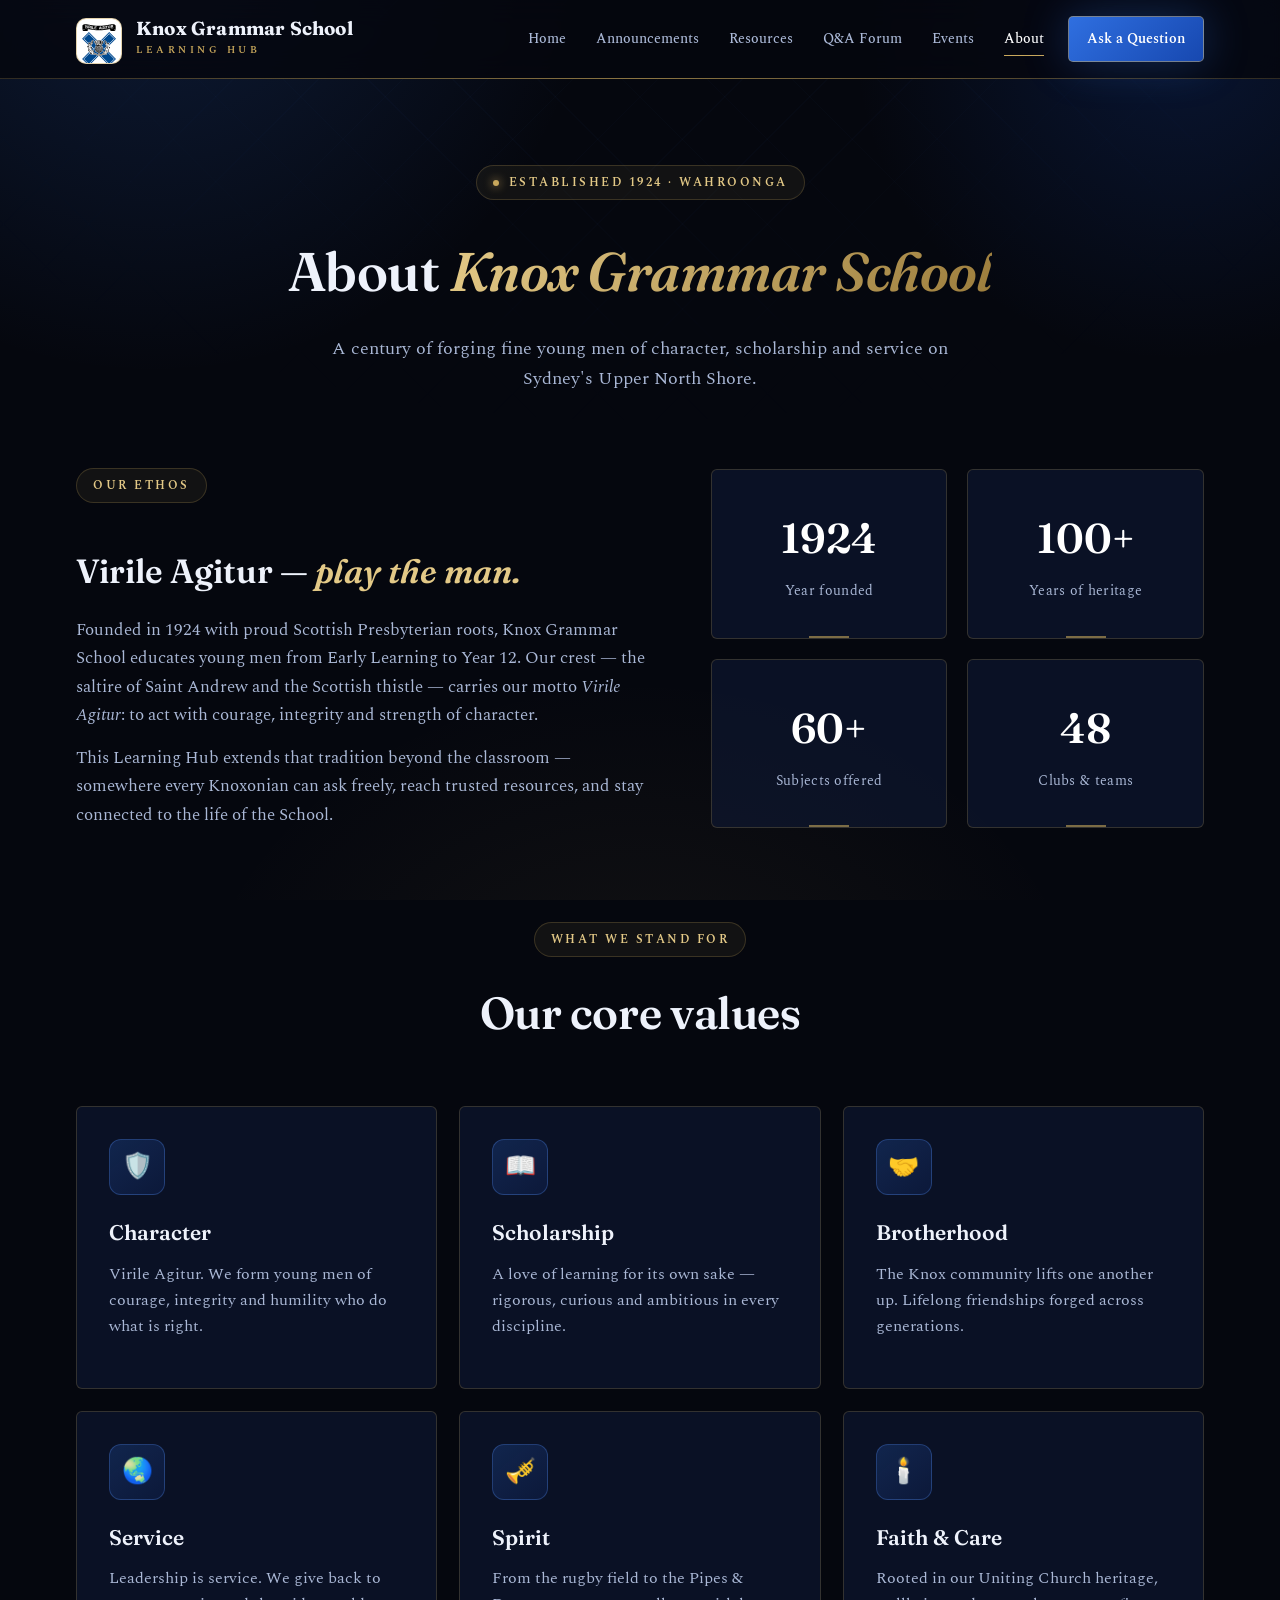
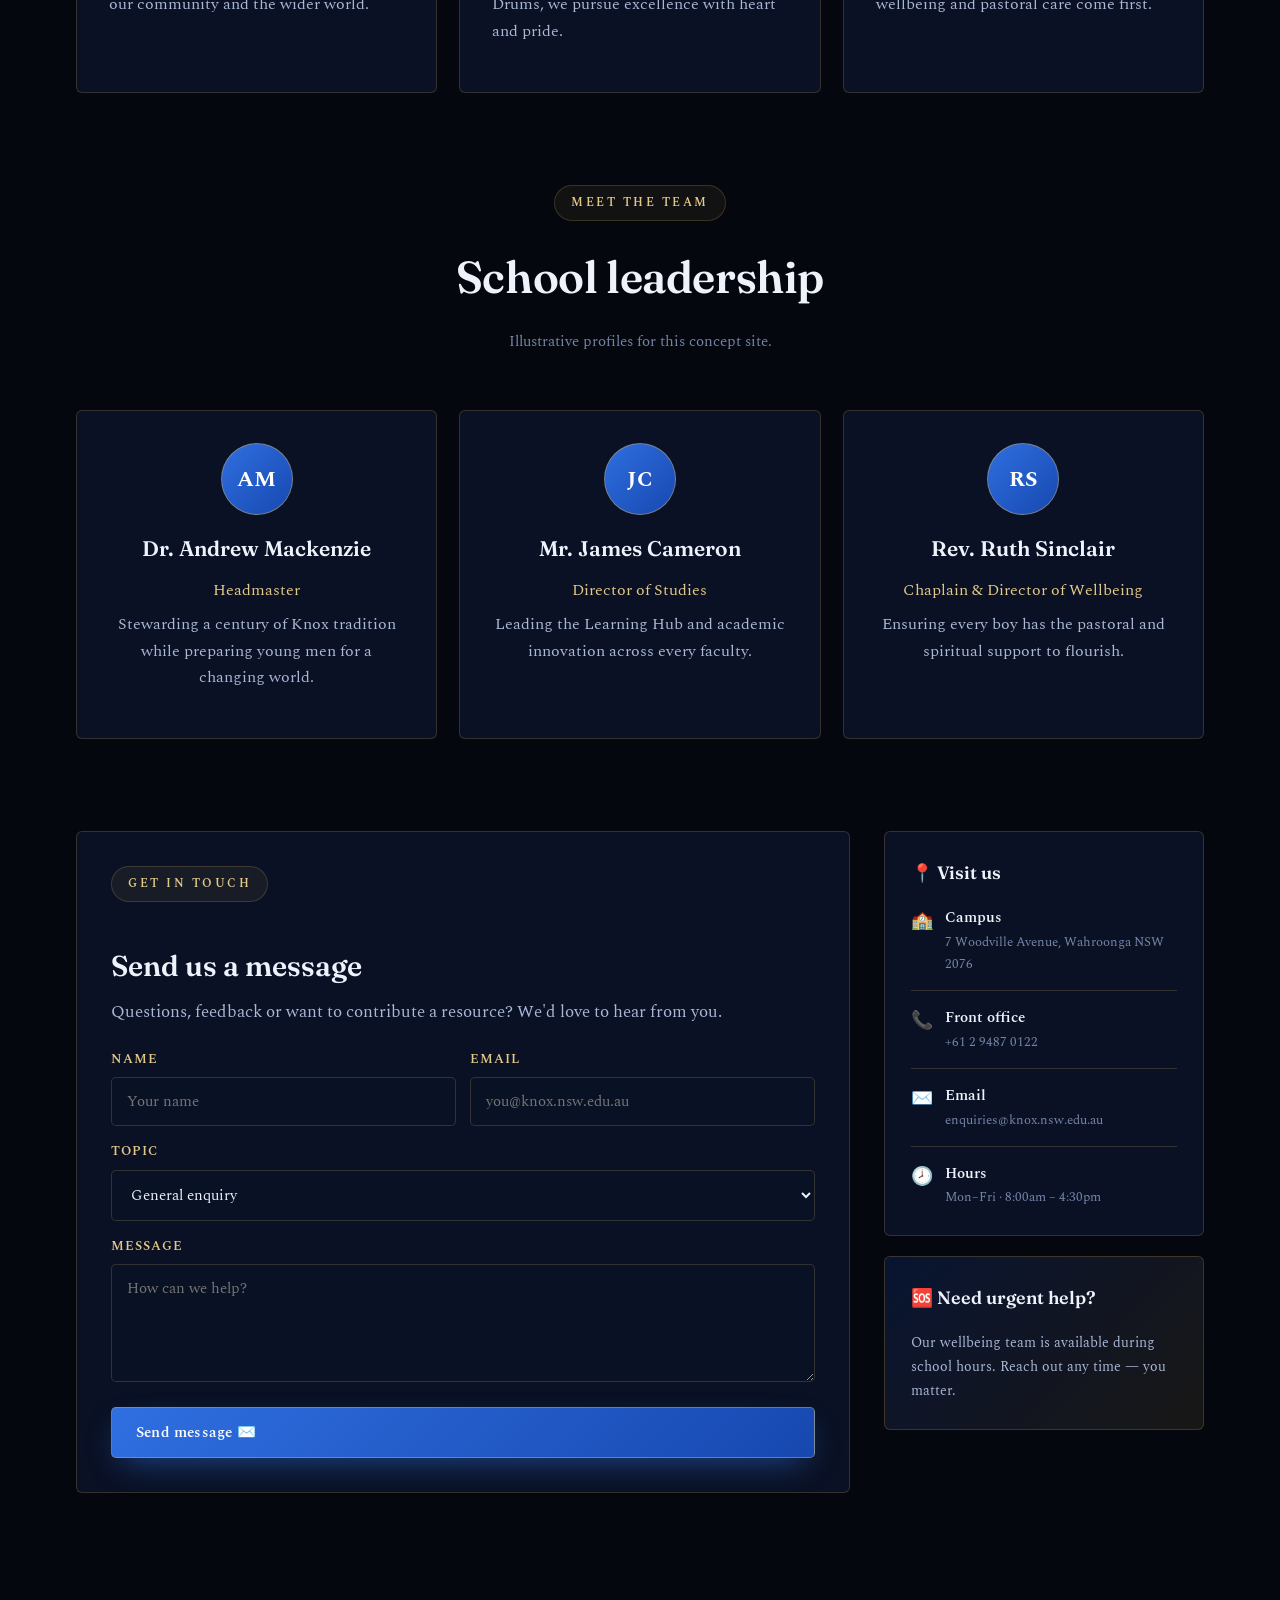
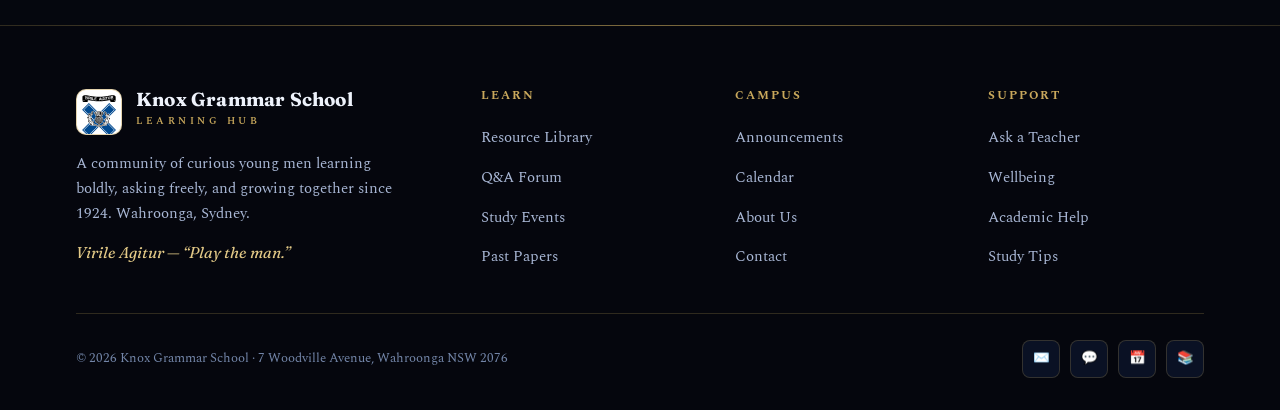
==== commit 4e430f83: "Use official Knox logo; simplify home to a title page - Replace SVG recreation with the official Kno" ====
--- a/about.html
+++ b/about.html
@@ -6,7 +6,7 @@
   <title>About · Knox Grammar School</title>
   <link rel="preconnect" href="https://fonts.googleapis.com" />
   <link href="https://fonts.googleapis.com/css2?family=Fraunces:ital,opsz,wght@0,9..144,400..700;1,9..144,400..600&family=Spectral:ital,wght@0,400;0,500;0,600;1,400&display=swap" rel="stylesheet" />
-  <link rel="icon" type="image/svg+xml" href="assets/img/knox-mark.svg" />
+  <link rel="icon" type="image/svg+xml" href="assets/img/knox-logo.svg" />
   <link rel="stylesheet" href="assets/css/styles.css" />
 </head>
 <body>
--- a/assets/css/styles.css
+++ b/assets/css/styles.css
@@ -110,11 +110,11 @@
 .nav-inner { display: flex; align-items: center; justify-content: space-between; height: 78px; }
 .brand { display: flex; align-items: center; gap: 14px; }
 .brand .logo {
-  width: 46px; height: 46px; border-radius: 12px; overflow: hidden;
+  width: 46px; height: 46px; border-radius: 10px; overflow: hidden;
   display: grid; place-items: center; flex-shrink: 0;
-  box-shadow: 0 6px 20px -6px rgba(47,111,224,.6);
-}
-.brand .logo img { width: 100%; height: 100%; }
+  background: #fff; border: 1px solid var(--border-strong); padding: 3px;
+}
+.brand .logo img { width: 100%; height: 100%; object-fit: contain; }
 .brand b { font-family: var(--serif-display); font-size: 1.18rem; font-weight: 700; letter-spacing: .2px; line-height: 1.05; display: block; }
 .brand span { color: var(--gold); font-weight: 600; font-size: .64rem; display: block; letter-spacing: 3.5px; text-transform: uppercase; margin-top: 3px; }
 
@@ -155,6 +155,42 @@
 .btn-ghost { background: transparent; color: var(--gold-soft); border-color: var(--border-strong); }
 .btn-ghost:hover { background: rgba(201,168,92,.08); color: var(--gold-soft); border-color: var(--gold); }
 .btn-sm { padding: 8px 15px; font-size: .85rem; }
+
+/* ===================== Title page (home) ===================== */
+.title-hero {
+  min-height: calc(100vh - 78px);
+  display: grid; place-items: center; text-align: center;
+  padding: 70px 0; position: relative;
+}
+.title-inner { display: flex; flex-direction: column; align-items: center; }
+.crest-plaque {
+  position: relative; padding: 26px 32px; border-radius: 12px; margin-bottom: 38px;
+  background: #ffffff; border: 1px solid var(--gold);
+  box-shadow: 0 36px 80px -28px rgba(0,0,0,.75);
+}
+.crest-plaque::before {
+  content: ""; position: absolute; inset: 7px; border: 1px solid rgba(0,73,144,.25);
+  border-radius: 7px; pointer-events: none;
+}
+.crest-plaque::after {
+  content: ""; position: absolute; inset: -34%; z-index: -1;
+  background: radial-gradient(circle, rgba(47,111,224,.22), transparent 62%);
+}
+.crest-plaque img { height: 232px; width: auto; display: block; }
+.title-hero h1 {
+  font-family: var(--serif-display); font-weight: 600;
+  font-size: clamp(2.3rem, 6vw, 4rem); letter-spacing: -.5px; line-height: 1.05;
+}
+.title-rule { display: flex; align-items: center; gap: 16px; color: var(--gold); margin: 20px 0 4px; font-size: .8rem; }
+.title-rule span { width: 64px; height: 1px; background: linear-gradient(90deg, transparent, var(--gold)); }
+.title-rule span:last-child { background: linear-gradient(90deg, var(--gold), transparent); }
+.title-motto { font-family: var(--serif-display); font-style: italic; font-weight: 500; font-size: 1.6rem; color: var(--gold-soft); }
+.title-sub { text-transform: uppercase; letter-spacing: 6px; font-size: .76rem; color: var(--text-dim); margin-top: 14px; }
+@media (max-width: 680px) {
+  .crest-plaque { padding: 20px 22px; margin-bottom: 30px; }
+  .crest-plaque img { height: 168px; }
+  .title-motto { font-size: 1.3rem; }
+}
 
 /* ===================== Hero ===================== */
 .hero { position: relative; padding: 104px 0 86px; }
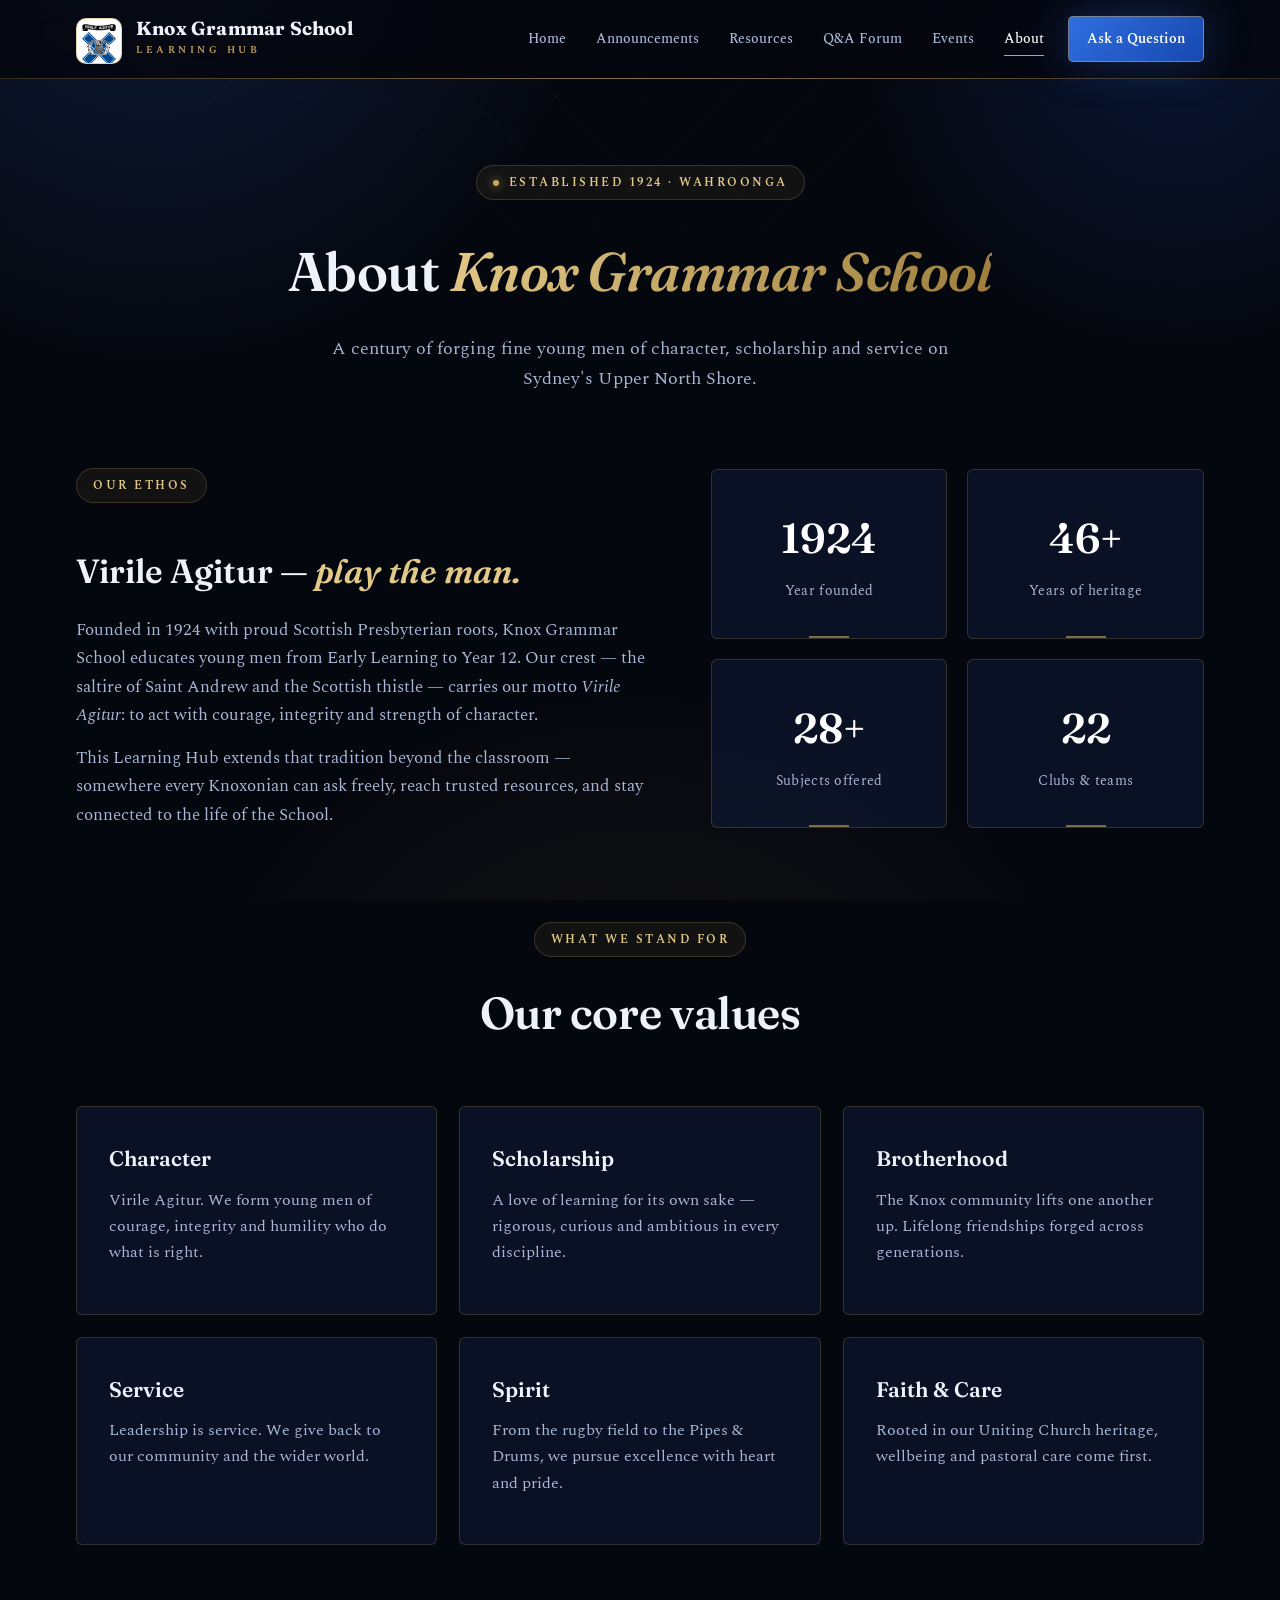
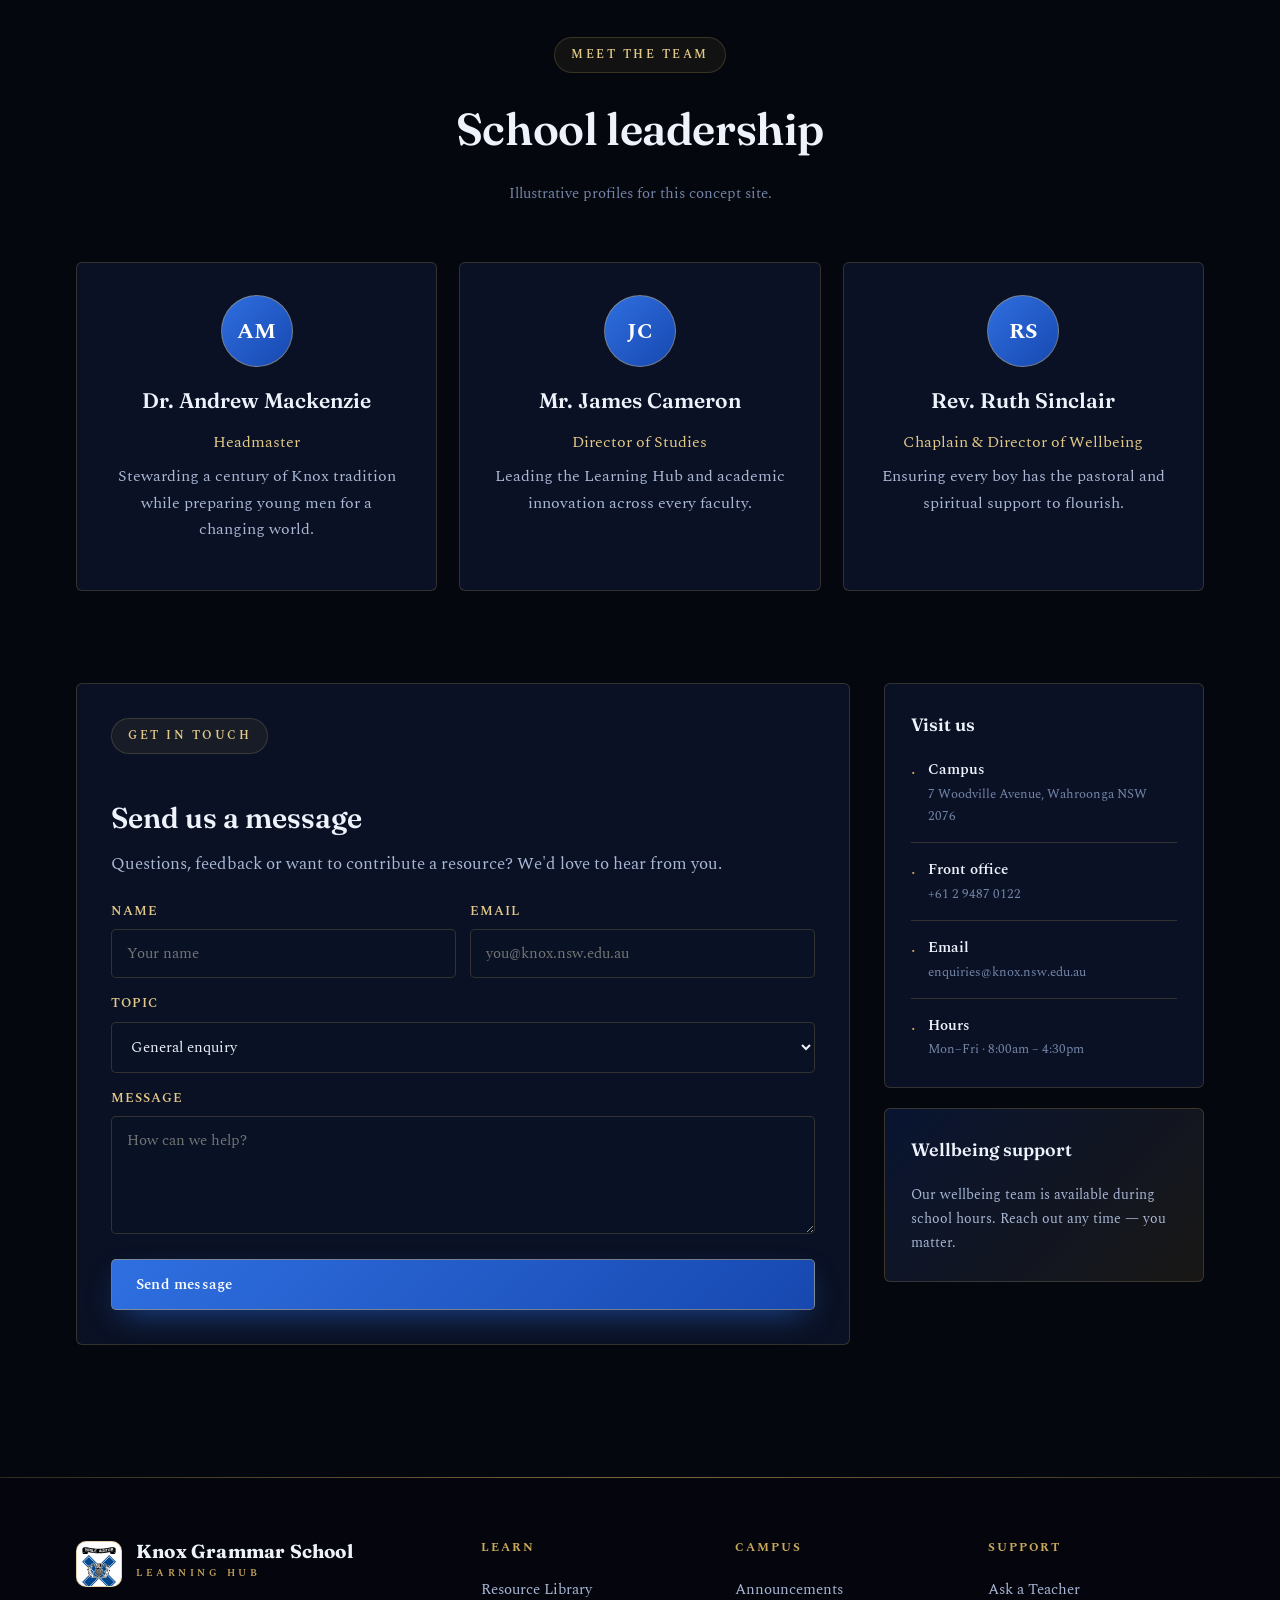
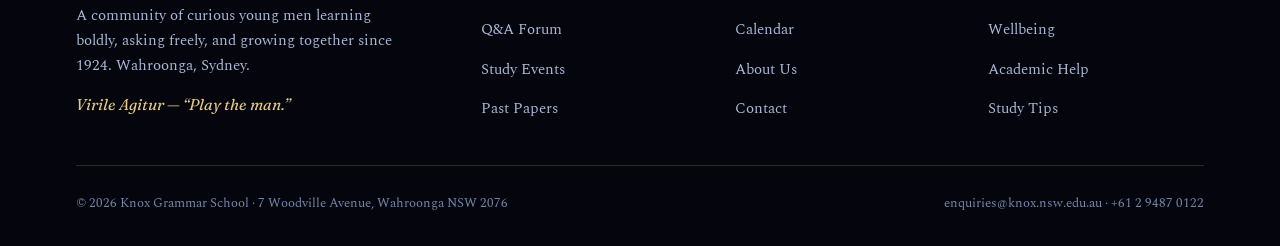
==== commit 3cfa87d5: "Tone down 'AI' styling across the site Remove decorative emoji (feature/value/resource/club/contact " ====
--- a/about.html
+++ b/about.html
@@ -52,12 +52,12 @@
         <h2>Our core values</h2>
       </div>
       <div class="feature-grid">
-        <div class="feature-card reveal"><div class="f-icon">🛡️</div><h3>Character</h3><p>Virile Agitur. We form young men of courage, integrity and humility who do what is right.</p></div>
-        <div class="feature-card reveal"><div class="f-icon">📖</div><h3>Scholarship</h3><p>A love of learning for its own sake — rigorous, curious and ambitious in every discipline.</p></div>
-        <div class="feature-card reveal"><div class="f-icon">🤝</div><h3>Brotherhood</h3><p>The Knox community lifts one another up. Lifelong friendships forged across generations.</p></div>
-        <div class="feature-card reveal"><div class="f-icon">🌏</div><h3>Service</h3><p>Leadership is service. We give back to our community and the wider world.</p></div>
-        <div class="feature-card reveal"><div class="f-icon">🎺</div><h3>Spirit</h3><p>From the rugby field to the Pipes &amp; Drums, we pursue excellence with heart and pride.</p></div>
-        <div class="feature-card reveal"><div class="f-icon">🕯️</div><h3>Faith &amp; Care</h3><p>Rooted in our Uniting Church heritage, wellbeing and pastoral care come first.</p></div>
+        <div class="feature-card reveal"><h3>Character</h3><p>Virile Agitur. We form young men of courage, integrity and humility who do what is right.</p></div>
+        <div class="feature-card reveal"><h3>Scholarship</h3><p>A love of learning for its own sake — rigorous, curious and ambitious in every discipline.</p></div>
+        <div class="feature-card reveal"><h3>Brotherhood</h3><p>The Knox community lifts one another up. Lifelong friendships forged across generations.</p></div>
+        <div class="feature-card reveal"><h3>Service</h3><p>Leadership is service. We give back to our community and the wider world.</p></div>
+        <div class="feature-card reveal"><h3>Spirit</h3><p>From the rugby field to the Pipes &amp; Drums, we pursue excellence with heart and pride.</p></div>
+        <div class="feature-card reveal"><h3>Faith &amp; Care</h3><p>Rooted in our Uniting Church heritage, wellbeing and pastoral care come first.</p></div>
       </div>
     </div>
   </section>
@@ -110,21 +110,21 @@
               <select><option>General enquiry</option><option>Academic support</option><option>Submit a resource</option><option>Wellbeing</option><option>Technical issue</option></select>
             </div>
             <div class="field"><label>Message</label><textarea rows="4" required placeholder="How can we help?"></textarea></div>
-            <button class="btn btn-primary" type="submit" style="width:100%">Send message ✉️</button>
+            <button class="btn btn-primary" type="submit" style="width:100%">Send message</button>
           </form>
         </div>
         <aside style="display:flex;flex-direction:column;gap:20px">
           <div class="card side-card reveal">
-            <h4>📍 Visit us</h4>
+            <h4>Visit us</h4>
             <div class="side-list">
-              <div class="si"><span class="ic">🏫</span><div><div class="t">Campus</div><div class="s">7 Woodville Avenue, Wahroonga NSW 2076</div></div></div>
-              <div class="si"><span class="ic">📞</span><div><div class="t">Front office</div><div class="s">+61 2 9487 0122</div></div></div>
-              <div class="si"><span class="ic">✉️</span><div><div class="t">Email</div><div class="s">enquiries@knox.nsw.edu.au</div></div></div>
-              <div class="si"><span class="ic">🕗</span><div><div class="t">Hours</div><div class="s">Mon–Fri · 8:00am – 4:30pm</div></div></div>
+              <div class="si"><span class="ic">·</span><div><div class="t">Campus</div><div class="s">7 Woodville Avenue, Wahroonga NSW 2076</div></div></div>
+              <div class="si"><span class="ic">·</span><div><div class="t">Front office</div><div class="s">+61 2 9487 0122</div></div></div>
+              <div class="si"><span class="ic">·</span><div><div class="t">Email</div><div class="s">enquiries@knox.nsw.edu.au</div></div></div>
+              <div class="si"><span class="ic">·</span><div><div class="t">Hours</div><div class="s">Mon–Fri · 8:00am – 4:30pm</div></div></div>
             </div>
           </div>
           <div class="card side-card reveal" style="background:linear-gradient(135deg,rgba(23,72,176,.22),rgba(201,168,92,.1))">
-            <h4>🆘 Need urgent help?</h4>
+            <h4>Wellbeing support</h4>
             <p style="color:var(--text-muted);font-size:.9rem">Our wellbeing team is available during school hours. Reach out any time — you matter.</p>
           </div>
         </aside>
--- a/assets/css/styles.css
+++ b/assets/css/styles.css
@@ -156,42 +156,86 @@
 .btn-ghost:hover { background: rgba(201,168,92,.08); color: var(--gold-soft); border-color: var(--gold); }
 .btn-sm { padding: 8px 15px; font-size: .85rem; }
 
-/* ===================== Title page (home) ===================== */
-.title-hero {
-  min-height: calc(100vh - 78px);
-  display: grid; place-items: center; text-align: center;
-  padding: 70px 0; position: relative;
-}
-.title-inner { display: flex; flex-direction: column; align-items: center; }
-.crest-plaque {
-  position: relative; padding: 26px 32px; border-radius: 12px; margin-bottom: 38px;
-  background: #ffffff; border: 1px solid var(--gold);
-  box-shadow: 0 36px 80px -28px rgba(0,0,0,.75);
-}
-.crest-plaque::before {
-  content: ""; position: absolute; inset: 7px; border: 1px solid rgba(0,73,144,.25);
-  border-radius: 7px; pointer-events: none;
-}
-.crest-plaque::after {
-  content: ""; position: absolute; inset: -34%; z-index: -1;
-  background: radial-gradient(circle, rgba(47,111,224,.22), transparent 62%);
-}
-.crest-plaque img { height: 232px; width: auto; display: block; }
-.title-hero h1 {
-  font-family: var(--serif-display); font-weight: 600;
-  font-size: clamp(2.3rem, 6vw, 4rem); letter-spacing: -.5px; line-height: 1.05;
-}
-.title-rule { display: flex; align-items: center; gap: 16px; color: var(--gold); margin: 20px 0 4px; font-size: .8rem; }
-.title-rule span { width: 64px; height: 1px; background: linear-gradient(90deg, transparent, var(--gold)); }
-.title-rule span:last-child { background: linear-gradient(90deg, var(--gold), transparent); }
-.title-motto { font-family: var(--serif-display); font-style: italic; font-weight: 500; font-size: 1.6rem; color: var(--gold-soft); }
-.title-sub { text-transform: uppercase; letter-spacing: 6px; font-size: .76rem; color: var(--text-dim); margin-top: 14px; }
+/* ===================== Title page (home, scroll-animated) ===================== */
+.title-hero { position: relative; height: 200vh; }
+.title-sticky {
+  position: sticky; top: 78px; height: calc(100vh - 78px);
+  display: grid; place-items: center; text-align: center; overflow: hidden;
+}
+.is-loading .title-sticky { opacity: 0; }
+.revealed .title-sticky { animation: heroRise 1.1s cubic-bezier(.2,.7,.3,1) both; }
+@keyframes heroRise { from { opacity: 0; transform: translateY(20px); } to { opacity: 1; transform: none; } }
+
+/* ===================== Intro loader / reveal ===================== */
+.loader { position: fixed; inset: 0; z-index: 1000; display: grid; place-items: center; }
+.loader-panels { position: absolute; inset: 0; display: flex; z-index: 1; }
+.loader-panels span {
+  flex: 1; transform-origin: top; will-change: transform;
+  background: linear-gradient(180deg, #0a1226, #05070e);
+  border-right: 1px solid rgba(201,168,92,.05);
+}
+.loader-content {
+  position: relative; z-index: 2; display: flex; flex-direction: column; align-items: center; gap: 20px;
+  transition: opacity .5s ease, transform .5s ease;
+}
+.loader-crest {
+  background: #fff; border: 1px solid var(--gold); border-radius: 10px; padding: 14px 16px;
+  box-shadow: 0 26px 64px -26px rgba(0,0,0,.8);
+  animation: crestIn .9s cubic-bezier(.2,.7,.3,1) both;
+}
+.loader-crest img { height: 112px; width: auto; display: block; }
+@keyframes crestIn { from { opacity: 0; transform: translateY(14px) scale(.96); } to { opacity: 1; transform: none; } }
+.loader-count { font-family: var(--serif-display); font-size: clamp(3rem, 9vw, 5.4rem); font-weight: 600; color: #fff; line-height: 1; display: flex; align-items: flex-start; }
+.loader-count b { font-size: .38em; color: var(--gold); font-weight: 600; margin-top: .35em; margin-left: 5px; }
+.loader-bar { width: min(260px, 60vw); height: 2px; background: rgba(201,168,92,.18); overflow: hidden; }
+.loader-bar i { display: block; height: 100%; transform: scaleX(0); transform-origin: left; background: linear-gradient(90deg, var(--royal), var(--gold)); }
+.loader-tag { font-family: var(--serif-display); font-style: italic; color: var(--gold-soft); font-size: 1.02rem; letter-spacing: .4px; }
+
+/* curtain lift on completion (staggered slats, saltire-flavoured) */
+.loader.done .loader-content { opacity: 0; transform: translateY(-26px); }
+.loader.done .loader-panels span { transform: scaleY(0); transition: transform .9s cubic-bezier(.76,0,.24,1); }
+.loader.done .loader-panels span:nth-child(1) { transition-delay: 0s; }
+.loader.done .loader-panels span:nth-child(2) { transition-delay: .06s; }
+.loader.done .loader-panels span:nth-child(3) { transition-delay: .12s; }
+.loader.done .loader-panels span:nth-child(4) { transition-delay: .18s; }
+.loader.done .loader-panels span:nth-child(5) { transition-delay: .24s; }
+.loader.done .loader-panels span:nth-child(6) { transition-delay: .30s; }
+/* minimal hero: giant wordmark + crest medallion + tagline */
+.title-sticky [data-px] { will-change: transform, opacity; }
+.hero-stage { position: relative; display: grid; place-items: center; width: 100%; padding: 0 5vw; }
+.bigword {
+  font-family: var(--serif-display); font-weight: 600; line-height: .82;
+  font-size: clamp(4.5rem, 24vw, 21rem); letter-spacing: -.045em; user-select: none;
+  position: relative; z-index: 1;
+  background: linear-gradient(180deg, #f4f7ff, #b6c4e6);
+  -webkit-background-clip: text; background-clip: text; -webkit-text-fill-color: transparent; color: transparent;
+}
+.hero-crest {
+  position: absolute; left: 50%; top: 50%; transform: translate(-50%, -50%); z-index: 2;
+  background: #fff; border: 1px solid var(--gold); border-radius: 12px; padding: 12px 14px;
+  box-shadow: 0 32px 74px -22px rgba(0,0,0,.82);
+}
+.hero-crest img { height: clamp(108px, 20vh, 208px); width: auto; display: block; }
+.hero-tagline {
+  position: absolute; left: max(26px, 5vw); bottom: 11vh; z-index: 3;
+  display: flex; flex-direction: column; gap: 6px;
+}
+.hero-tagline .t-motto { font-family: var(--serif-display); font-style: italic; font-size: clamp(1.35rem, 2.4vw, 2rem); color: var(--gold-soft); }
+.hero-tagline .t-sub { font-size: .76rem; letter-spacing: 1.6px; text-transform: uppercase; color: var(--text-dim); }
+.hero-scroll {
+  position: absolute; left: 24px; top: 50%; transform: translateY(-50%) rotate(180deg);
+  writing-mode: vertical-rl; font-size: .64rem; letter-spacing: 4px; text-transform: uppercase;
+  color: var(--text-dim); z-index: 3; pointer-events: none;
+}
 @media (max-width: 680px) {
-  .crest-plaque { padding: 20px 22px; margin-bottom: 30px; }
-  .crest-plaque img { height: 168px; }
-  .title-motto { font-size: 1.3rem; }
-}
-
+  .hero-tagline { left: 26px; right: 26px; bottom: 13vh; }
+  .hero-scroll { display: none; }
+}
+@media (max-width: 680px) { .title-hero { height: 165vh; } }
+@media (prefers-reduced-motion: reduce) {
+  .title-hero { height: auto; }
+  .title-sticky, .revealed .title-sticky { position: static; height: calc(100vh - 78px); animation: none !important; opacity: 1 !important; }
+}
 /* ===================== Hero ===================== */
 .hero { position: relative; padding: 104px 0 86px; }
 .hero-grid { display: grid; grid-template-columns: 1.08fr 0.92fr; gap: 56px; align-items: center; }
@@ -356,6 +400,23 @@
 .search-box .si-ic { position: absolute; left: 15px; top: 50%; transform: translateY(-50%); color: var(--gold); }
 
 /* ===================== Resources ===================== */
+/* two-step picker (choose year, then subject) */
+.picker { display: flex; flex-direction: column; gap: 26px; margin-bottom: 30px; }
+.pick-label { display: flex; align-items: center; gap: 12px; font-family: var(--serif-display); font-size: 1.05rem; color: var(--text); margin-bottom: 16px; }
+.pick-label b { width: 28px; height: 28px; border-radius: 50%; display: grid; place-items: center; flex-shrink: 0; font-family: var(--serif-body); font-size: .82rem; font-weight: 700; color: var(--ink); background: linear-gradient(140deg, var(--gold-soft), var(--gold)); }
+.pick-reset { margin-left: auto; background: none; border: 0; cursor: pointer; color: var(--gold-soft); font-family: var(--serif-body); font-size: .82rem; }
+.pick-reset:hover { color: var(--gold); }
+.pick-options { display: flex; gap: 10px; flex-wrap: wrap; }
+.pick-btn {
+  padding: 13px 22px; border-radius: 7px; cursor: pointer; font-family: var(--serif-body); font-size: .96rem; font-weight: 600;
+  background: var(--surface); border: 1px solid var(--border); color: var(--text-muted); transition: .2s;
+}
+.pick-btn:hover { color: var(--gold-soft); border-color: var(--border-strong); transform: translateY(-1px); }
+.pick-btn.active { background: linear-gradient(135deg, var(--royal), var(--royal-deep)); color: #fff; border-color: var(--border-strong); }
+.res-meta { display: flex; justify-content: space-between; align-items: center; gap: 12px; margin-bottom: 22px; color: var(--text-dim); font-size: .85rem; letter-spacing: .3px; text-transform: uppercase; }
+.res-meta span:first-child { color: var(--gold-soft); }
+.res-meta:empty { display: none; }
+
 .res-grid { display: grid; grid-template-columns: repeat(3, 1fr); gap: 22px; }
 .res-card { padding: 0; border-radius: var(--radius); overflow: hidden; background: var(--surface); border: 1px solid var(--border); transition: .3s; display: flex; flex-direction: column; }
 .res-card:hover { transform: translateY(-5px); border-color: var(--border-strong); box-shadow: var(--shadow-lg); }
@@ -506,3 +567,12 @@
   .section { padding: 64px 0; }
   .float-card { display: none; }
 }
+
+/* ===================== De-cluttered refinements ===================== */
+.res-top .r-icon { font-family: var(--serif-display); font-weight: 600; font-size: 1.5rem; color: var(--gold-soft); }
+.side-list .si .ic { color: var(--gold); }
+.side-list .si .ic.num { font-family: var(--serif-display); font-weight: 600; color: var(--gold-soft); }
+.a-accepted { display: inline-block; font-size: .64rem; letter-spacing: 1.2px; text-transform: uppercase; font-weight: 700; color: var(--success); margin-right: 6px; }
+.foot-contact { color: var(--text-dim); }
+/* value cards read as editorial type, no icon */
+.feature-card h3 { margin-top: 2px; }
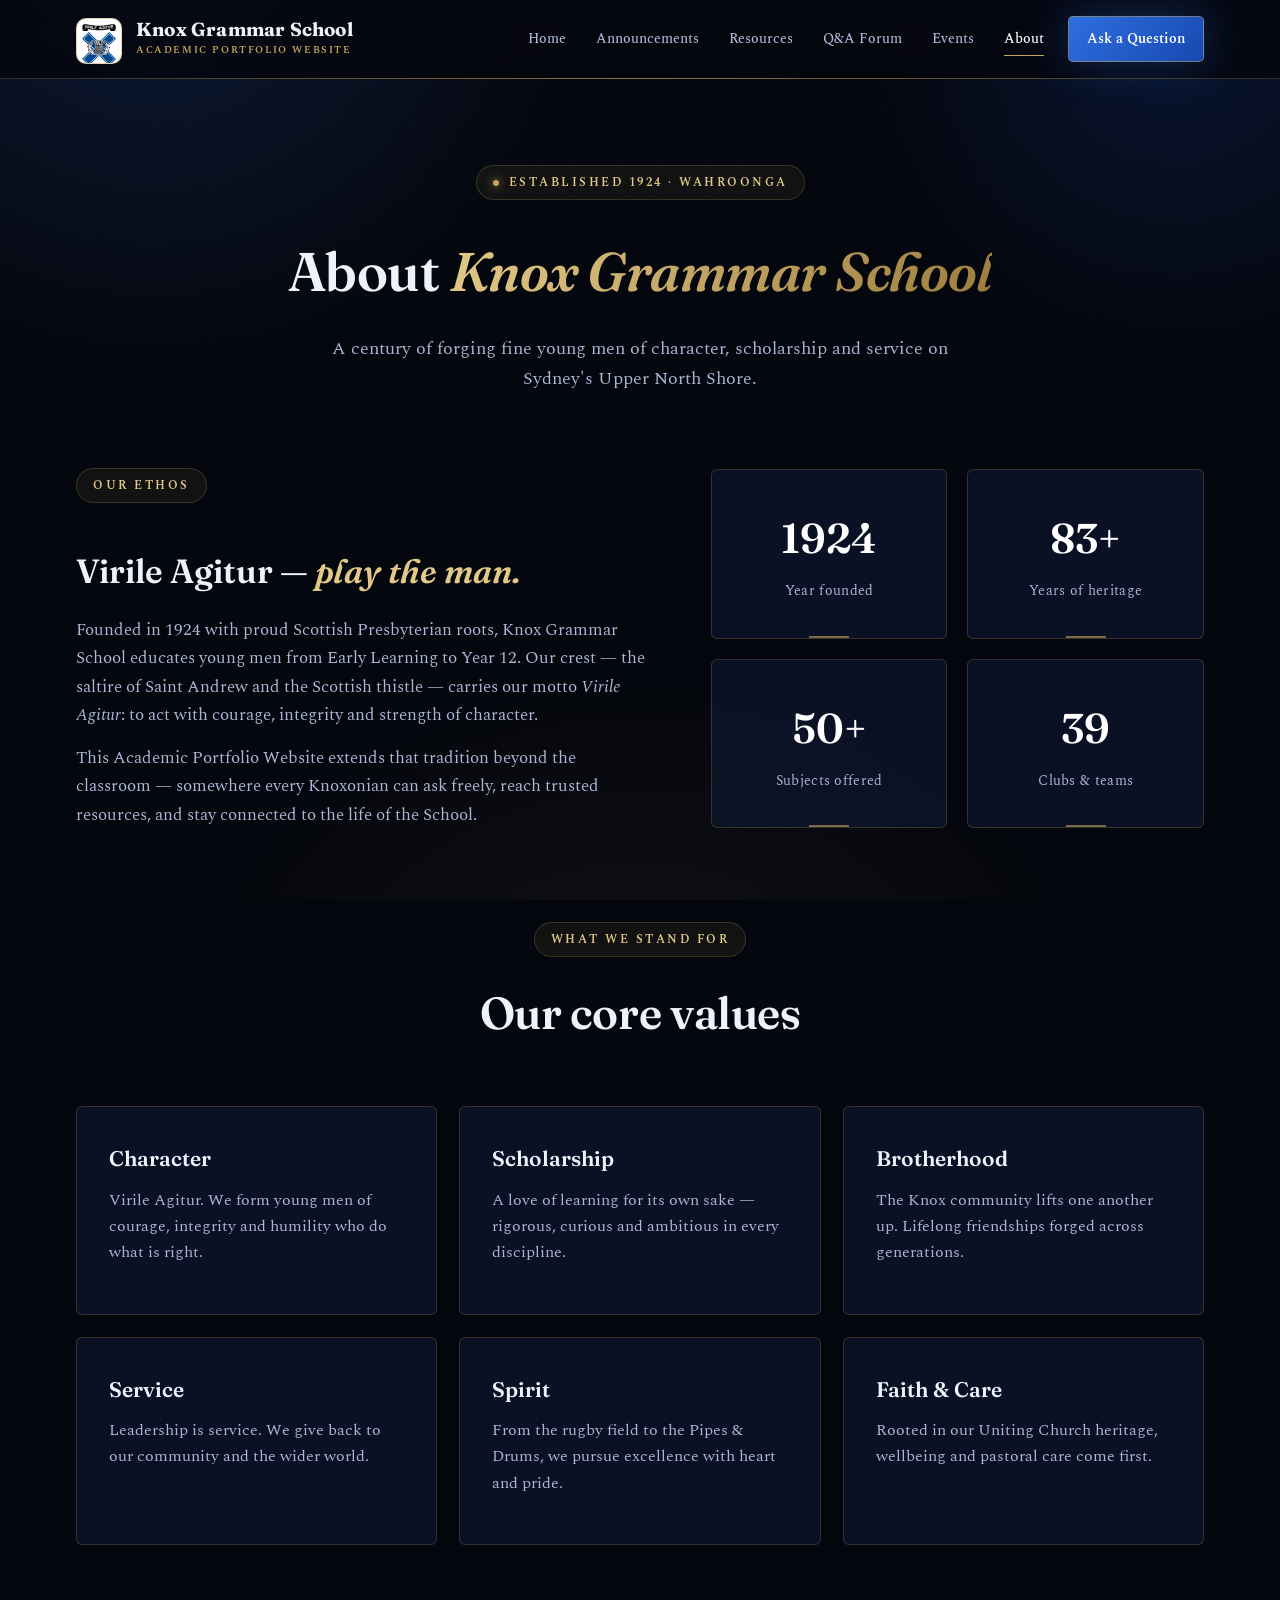
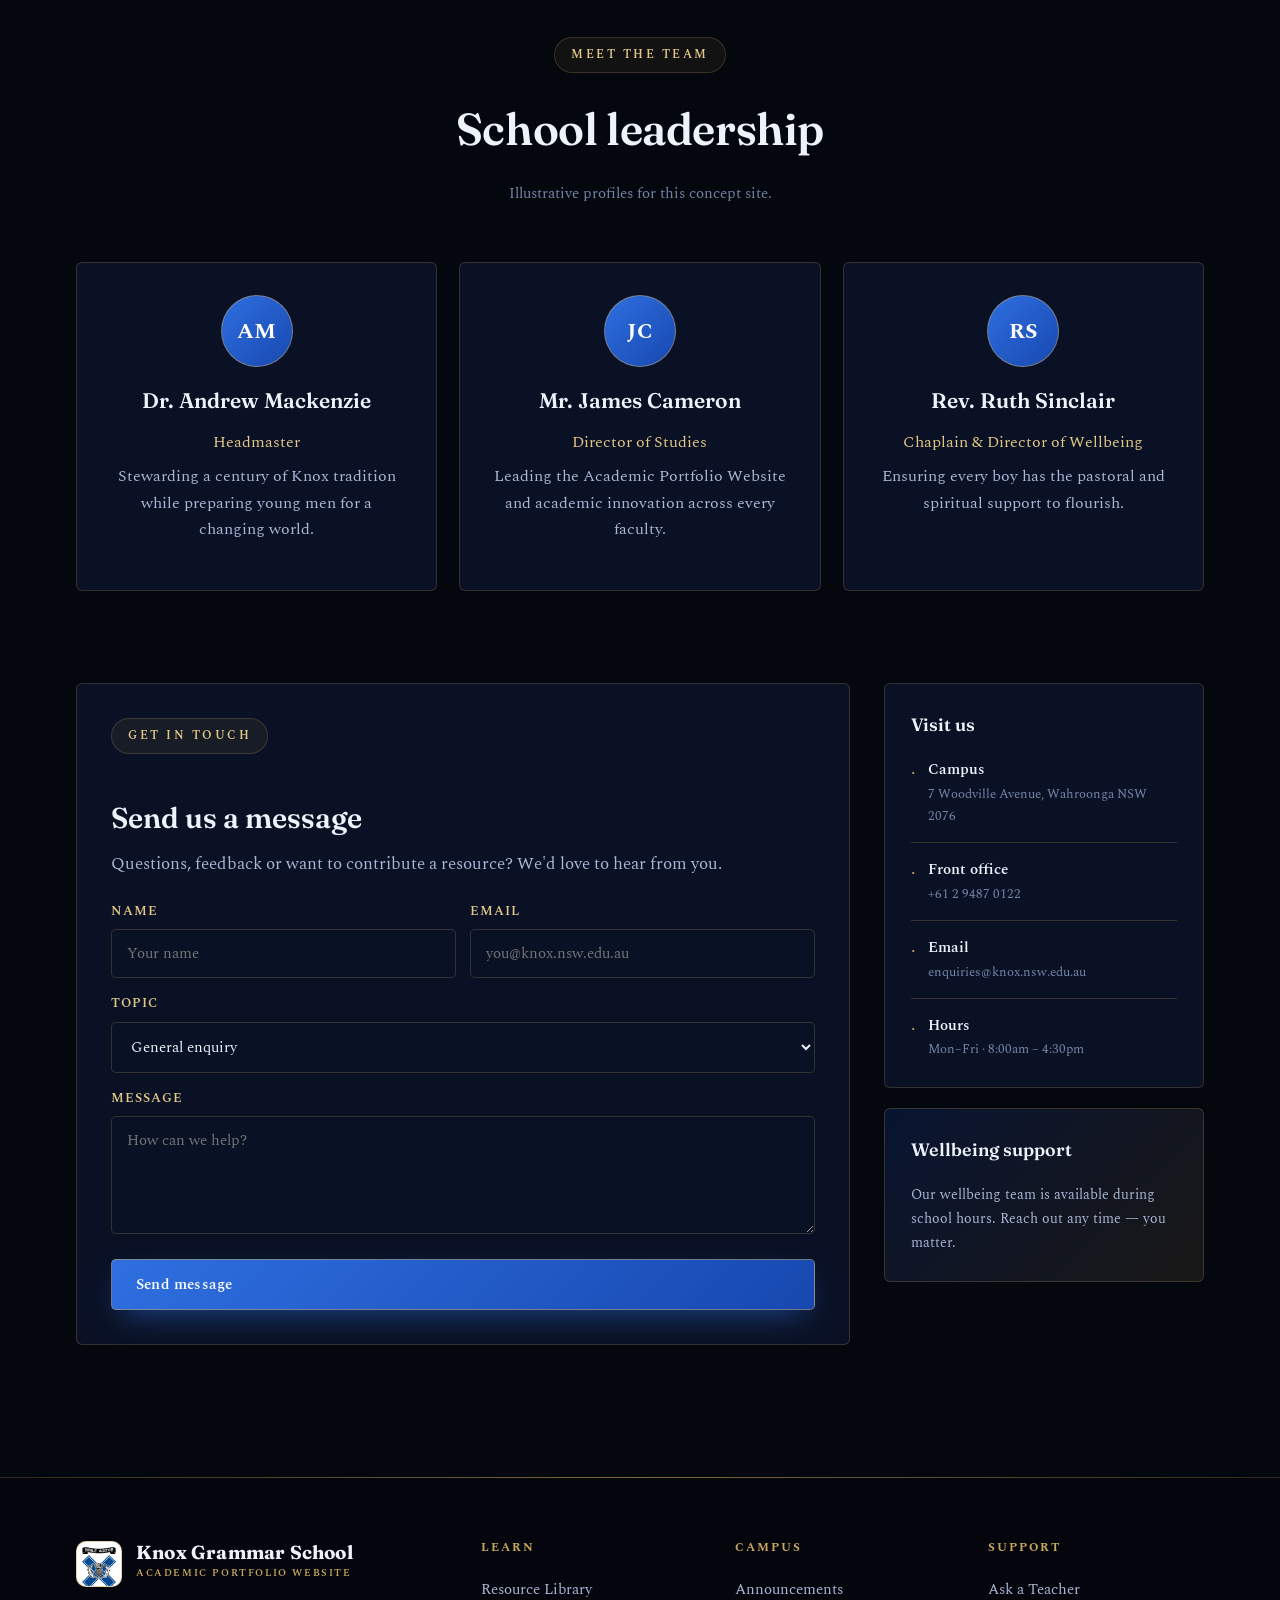
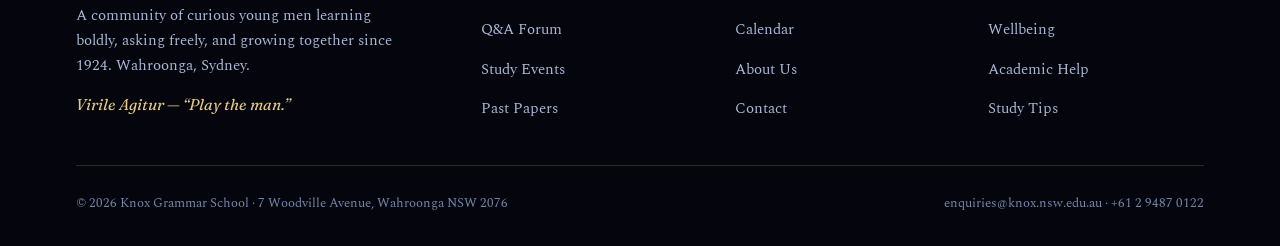
==== commit 92e4b0a3: "Rename 'Learning Hub' to 'Academic Portfolio Website' Update the nav/footer subtitle, page title, me" ====
--- a/about.html
+++ b/about.html
@@ -30,7 +30,7 @@
           <span class="eyebrow">Our ethos</span>
           <h2 style="font-family:var(--serif-display);font-size:2.1rem;font-weight:600;margin:14px 0 16px">Virile Agitur — <span style="font-style:italic;color:var(--gold-soft)">play the man.</span></h2>
           <p style="color:var(--text-muted);margin-bottom:14px">Founded in 1924 with proud Scottish Presbyterian roots, Knox Grammar School educates young men from Early Learning to Year 12. Our crest — the saltire of Saint Andrew and the Scottish thistle — carries our motto <em>Virile Agitur</em>: to act with courage, integrity and strength of character.</p>
-          <p style="color:var(--text-muted)">This Learning Hub extends that tradition beyond the classroom — somewhere every Knoxonian can ask freely, reach trusted resources, and stay connected to the life of the School.</p>
+          <p style="color:var(--text-muted)">This Academic Portfolio Website extends that tradition beyond the classroom — somewhere every Knoxonian can ask freely, reach trusted resources, and stay connected to the life of the School.</p>
         </div>
         <div class="reveal">
           <div class="stats-band" style="grid-template-columns:1fr 1fr">
@@ -81,7 +81,7 @@
           <div class="avatar" style="width:72px;height:72px;font-size:1.4rem;margin:0 auto 16px">JC</div>
           <h3>Mr. James Cameron</h3>
           <p style="color:var(--gold-soft);margin-bottom:8px">Director of Studies</p>
-          <p>Leading the Learning Hub and academic innovation across every faculty.</p>
+          <p>Leading the Academic Portfolio Website and academic innovation across every faculty.</p>
         </div>
         <div class="card feature-card reveal" style="text-align:center">
           <div class="avatar" style="width:72px;height:72px;font-size:1.4rem;margin:0 auto 16px">RS</div>
--- a/assets/css/styles.css
+++ b/assets/css/styles.css
@@ -1,5 +1,5 @@
 /* =========================================================
-   Knox Grammar School — Learning Hub
+   Knox Grammar School — Academic Portfolio Website
    Heritage collegiate · Navy / Black · Royal blue & heraldic gold
    Saltire & thistle motifs · Fraunces + Spectral
    ========================================================= */
@@ -116,7 +116,7 @@
 }
 .brand .logo img { width: 100%; height: 100%; object-fit: contain; }
 .brand b { font-family: var(--serif-display); font-size: 1.18rem; font-weight: 700; letter-spacing: .2px; line-height: 1.05; display: block; }
-.brand span { color: var(--gold); font-weight: 600; font-size: .64rem; display: block; letter-spacing: 3.5px; text-transform: uppercase; margin-top: 3px; }
+.brand span { color: var(--gold); font-weight: 600; font-size: .6rem; display: block; letter-spacing: 1.6px; text-transform: uppercase; margin-top: 3px; }
 
 .nav-links { display: flex; align-items: center; gap: 2px; }
 .nav-links a {
@@ -157,7 +157,35 @@
 .btn-sm { padding: 8px 15px; font-size: .85rem; }
 
 /* ===================== Title page (home, scroll-animated) ===================== */
-.title-hero { position: relative; height: 200vh; }
+.title-hero { position: relative; height: 135vh; }
+
+/* Year gate (home, below the title) */
+.year-gate { padding-top: 40px; }
+.year-grid { display: grid; grid-template-columns: repeat(3, 1fr); gap: 18px; }
+.year-card {
+  position: relative; display: flex; flex-direction: column; gap: 8px; overflow: hidden;
+  padding: 34px 30px; border: 1px solid var(--border); border-radius: 8px;
+  background: var(--surface); transition: transform .25s, border-color .25s, background .25s;
+}
+.year-card::before { content: ""; position: absolute; left: 0; top: 0; height: 2px; width: 0; background: linear-gradient(90deg, var(--gold), transparent); transition: width .35s; z-index: 2; }
+/* saltire weave that fades in on hover */
+.year-card::after {
+  content: ""; position: absolute; inset: 0; opacity: 0; transition: opacity .3s; pointer-events: none;
+  background:
+    repeating-linear-gradient(45deg, rgba(201,168,92,.07) 0 1px, transparent 1px 16px),
+    repeating-linear-gradient(-45deg, rgba(201,168,92,.07) 0 1px, transparent 1px 16px);
+  mask-image: radial-gradient(circle at 70% 30%, #000, transparent 75%);
+}
+.year-card > * { position: relative; z-index: 1; }
+.year-card:hover { transform: translateY(-5px); border-color: var(--border-strong); background: linear-gradient(160deg, rgba(47,111,224,.14), var(--surface)); }
+.year-card:hover::before { width: 100%; }
+.year-card:hover::after { opacity: 1; }
+.year-card .yc-num { font-family: var(--serif-display); font-size: 3.2rem; font-weight: 600; line-height: 1; color: var(--gold-soft); }
+.year-card .yc-label { font-size: .82rem; letter-spacing: 2px; text-transform: uppercase; color: var(--text-muted); }
+.year-card .yc-count { font-size: .8rem; color: var(--text-dim); margin-top: 2px; }
+.year-card .yc-go { position: absolute; top: 28px; right: 28px; color: var(--gold); opacity: 0; transform: translateX(-6px); transition: .25s; font-size: 1.1rem; }
+.year-card:hover .yc-go { opacity: 1; transform: none; }
+@media (max-width: 680px) { .year-grid { grid-template-columns: 1fr 1fr; } }
 .title-sticky {
   position: sticky; top: 78px; height: calc(100vh - 78px);
   display: grid; place-items: center; text-align: center; overflow: hidden;
@@ -223,13 +251,15 @@
 .hero-tagline .t-motto { font-family: var(--serif-display); font-style: italic; font-size: clamp(1.35rem, 2.4vw, 2rem); color: var(--gold-soft); }
 .hero-tagline .t-sub { font-size: .76rem; letter-spacing: 1.6px; text-transform: uppercase; color: var(--text-dim); }
 .hero-scroll {
-  position: absolute; left: 24px; top: 50%; transform: translateY(-50%) rotate(180deg);
-  writing-mode: vertical-rl; font-size: .64rem; letter-spacing: 4px; text-transform: uppercase;
-  color: var(--text-dim); z-index: 3; pointer-events: none;
-}
+  position: absolute; left: 50%; bottom: 28px; transform: translateX(-50%);
+  display: flex; flex-direction: column; align-items: center; gap: 10px;
+  font-size: .66rem; letter-spacing: 3px; text-transform: uppercase;
+  color: var(--text-dim); z-index: 3; pointer-events: none; text-align: center;
+}
+.hero-scroll i { width: 16px; height: 16px; border-right: 1.5px solid var(--gold); border-bottom: 1.5px solid var(--gold); transform: rotate(45deg); animation: cueBounce 1.6s ease-in-out infinite; }
+@keyframes cueBounce { 0%, 100% { transform: rotate(45deg) translate(0, 0); opacity: .45; } 50% { transform: rotate(45deg) translate(3px, 3px); opacity: 1; } }
 @media (max-width: 680px) {
-  .hero-tagline { left: 26px; right: 26px; bottom: 13vh; }
-  .hero-scroll { display: none; }
+  .hero-tagline { left: 26px; right: 26px; bottom: 16vh; }
 }
 @media (max-width: 680px) { .title-hero { height: 165vh; } }
 @media (prefers-reduced-motion: reduce) {
@@ -400,19 +430,18 @@
 .search-box .si-ic { position: absolute; left: 15px; top: 50%; transform: translateY(-50%); color: var(--gold); }
 
 /* ===================== Resources ===================== */
-/* two-step picker (choose year, then subject) */
-.picker { display: flex; flex-direction: column; gap: 26px; margin-bottom: 30px; }
-.pick-label { display: flex; align-items: center; gap: 12px; font-family: var(--serif-display); font-size: 1.05rem; color: var(--text); margin-bottom: 16px; }
-.pick-label b { width: 28px; height: 28px; border-radius: 50%; display: grid; place-items: center; flex-shrink: 0; font-family: var(--serif-body); font-size: .82rem; font-weight: 700; color: var(--ink); background: linear-gradient(140deg, var(--gold-soft), var(--gold)); }
-.pick-reset { margin-left: auto; background: none; border: 0; cursor: pointer; color: var(--gold-soft); font-family: var(--serif-body); font-size: .82rem; }
-.pick-reset:hover { color: var(--gold); }
-.pick-options { display: flex; gap: 10px; flex-wrap: wrap; }
-.pick-btn {
-  padding: 13px 22px; border-radius: 7px; cursor: pointer; font-family: var(--serif-body); font-size: .96rem; font-weight: 600;
-  background: var(--surface); border: 1px solid var(--border); color: var(--text-muted); transition: .2s;
-}
-.pick-btn:hover { color: var(--gold-soft); border-color: var(--border-strong); transform: translateY(-1px); }
-.pick-btn.active { background: linear-gradient(135deg, var(--royal), var(--royal-deep)); color: #fff; border-color: var(--border-strong); }
+/* tabbed picker (year / subject / maths level) */
+.picker { display: flex; flex-direction: column; gap: 22px; margin-bottom: 30px; }
+.pick-row { display: flex; flex-direction: column; gap: 10px; }
+.pick-cap { font-size: .7rem; letter-spacing: 2.5px; text-transform: uppercase; color: var(--gold); }
+.tabs { display: flex; flex-wrap: wrap; gap: 2px; border-bottom: 1px solid var(--border); }
+.tab {
+  padding: 11px 18px; cursor: pointer; font-family: var(--serif-body); font-size: .95rem; font-weight: 600;
+  color: var(--text-muted); background: none; border: 0; border-bottom: 2px solid transparent; margin-bottom: -1px;
+  transition: color .2s, border-color .2s; white-space: nowrap;
+}
+.tab:hover { color: var(--gold-soft); }
+.tab.active { color: #fff; border-bottom-color: var(--gold); }
 .res-meta { display: flex; justify-content: space-between; align-items: center; gap: 12px; margin-bottom: 22px; color: var(--text-dim); font-size: .85rem; letter-spacing: .3px; text-transform: uppercase; }
 .res-meta span:first-child { color: var(--gold-soft); }
 .res-meta:empty { display: none; }
@@ -576,3 +605,77 @@
 .foot-contact { color: var(--text-dim); }
 /* value cards read as editorial type, no icon */
 .feature-card h3 { margin-top: 2px; }
+
+/* ===================== Subject pages (grid + materials + transitions) ===================== */
+@keyframes pageRise { from { opacity: 0; transform: translateY(16px); } to { opacity: 1; transform: none; } }
+@keyframes cardIn   { from { opacity: 0; transform: translateY(18px); } to { opacity: 1; transform: none; } }
+.page-enter .page-hero, .page-enter .subject-hero { animation: pageRise .6s cubic-bezier(.2,.7,.3,1) both; }
+body.page-leave { opacity: 0; transition: opacity .36s ease; }
+
+.subject-grid { display: grid; grid-template-columns: repeat(3, 1fr); gap: 18px; }
+@media (max-width: 900px) { .subject-grid { grid-template-columns: 1fr 1fr; } }
+@media (max-width: 560px) { .subject-grid { grid-template-columns: 1fr; } }
+
+.subject-card {
+  position: relative; display: flex; flex-direction: column; align-items: flex-start; gap: 14px;
+  padding: 26px; border: 1px solid var(--border); border-radius: 10px; background: var(--surface);
+  overflow: hidden; color: inherit;
+  transition: transform .25s, border-color .25s, background .25s, box-shadow .25s, opacity .25s;
+  animation: cardIn .5s cubic-bezier(.2,.7,.3,1) both; animation-delay: calc(var(--i, 0) * 55ms);
+}
+.subject-card::after {
+  content: ""; position: absolute; inset: 0; opacity: 0; transition: opacity .3s; pointer-events: none;
+  background: repeating-linear-gradient(45deg, rgba(201,168,92,.06) 0 1px, transparent 1px 16px),
+              repeating-linear-gradient(-45deg, rgba(201,168,92,.06) 0 1px, transparent 1px 16px);
+  mask-image: radial-gradient(circle at 72% 18%, #000, transparent 75%);
+}
+.subject-card:hover { transform: translateY(-6px); border-color: var(--border-strong); background: linear-gradient(160deg, rgba(47,111,224,.14), var(--surface)); box-shadow: var(--shadow-lg); }
+.subject-card:hover::after { opacity: 1; }
+.subject-card.picked { transform: scale(1.05); border-color: var(--gold); box-shadow: 0 0 0 1px var(--gold), var(--shadow-lg); z-index: 2; }
+.subject-card.dim { opacity: .2; transform: scale(.97); }
+
+.sc-icon { width: 54px; height: 54px; color: var(--gold-soft); display: grid; place-items: center; border: 1px solid var(--border-strong); border-radius: 12px; background: rgba(201,168,92,.06); transition: .25s; }
+.sc-icon svg { width: 30px; height: 30px; }
+.subject-card:hover .sc-icon { color: var(--gold); transform: rotate(-5deg) scale(1.08); background: rgba(201,168,92,.12); }
+.sc-name { font-family: var(--serif-display); font-size: 1.22rem; font-weight: 600; line-height: 1.15; }
+.sc-count { font-size: .82rem; color: var(--text-dim); }
+.sc-go { position: absolute; top: 24px; right: 24px; color: var(--gold); opacity: 0; transform: translateX(-6px); transition: .25s; }
+.subject-card:hover .sc-go { opacity: 1; transform: none; }
+
+.subject-hero { padding: 70px 0 20px; }
+.subject-back { display: inline-flex; align-items: center; gap: 6px; color: var(--text-muted); font-size: .9rem; margin-bottom: 24px; transition: .2s; }
+.subject-back:hover { color: var(--gold-soft); }
+.subject-head { display: flex; align-items: center; gap: 22px; flex-wrap: wrap; }
+.subject-emblem { width: 78px; height: 78px; flex-shrink: 0; color: var(--gold); display: grid; place-items: center; border: 1px solid var(--border-strong); border-radius: 16px; background: rgba(201,168,92,.06); animation: cardIn .6s cubic-bezier(.2,.7,.3,1) both; }
+.subject-emblem svg { width: 44px; height: 44px; }
+.subject-head h1 { font-family: var(--serif-display); font-size: clamp(2rem, 4vw, 2.8rem); font-weight: 600; letter-spacing: -.5px; }
+.subject-head .eyebrow { margin-bottom: 10px; }
+.subject-head p { color: var(--text-muted); margin-top: 6px; }
+
+.res-grid .res-card { animation: cardIn .5s cubic-bezier(.2,.7,.3,1) both; animation-delay: calc(var(--i, 0) * 50ms); }
+
+@media (prefers-reduced-motion: reduce) {
+  .subject-card, .res-grid .res-card, .subject-emblem, .page-enter .page-hero, .page-enter .subject-hero { animation: none; }
+  body.page-leave { transition: none; }
+}
+
+/* ===================== Subject photos (fade in on the side) ===================== */
+.subject-card .sc-icon, .subject-card .sc-name, .subject-card .sc-count, .subject-card .sc-go { position: relative; z-index: 2; }
+.subject-card::after { z-index: 1; }
+.sc-photo {
+  position: absolute; top: 0; right: 0; bottom: 0; width: 64%; z-index: 0; overflow: hidden;
+  -webkit-mask-image: linear-gradient(to right, transparent 0%, #000 62%);
+          mask-image: linear-gradient(to right, transparent 0%, #000 62%);
+}
+.sc-photo img { width: 100%; height: 100%; object-fit: cover; opacity: 0; transform: scale(1.06); transition: opacity 1s ease, transform 7s ease; }
+.sc-photo.in img { opacity: .4; }
+.subject-card:hover .sc-photo img { opacity: .58; transform: scale(1.12); }
+
+.subject-hero { position: relative; overflow: hidden; }
+.subject-hero .container { position: relative; z-index: 1; }
+.subject-photo { position: absolute; top: 0; right: 0; bottom: 0; width: 50%; z-index: 0; overflow: hidden;
+  -webkit-mask-image: linear-gradient(to right, transparent 0%, #000 70%);
+          mask-image: linear-gradient(to right, transparent 0%, #000 70%); }
+.subject-photo img { width: 100%; height: 100%; object-fit: cover; opacity: 0; transition: opacity 1.2s ease; }
+.subject-photo.in img { opacity: .38; }
+@media (max-width: 680px) { .subject-photo { width: 70%; } }
